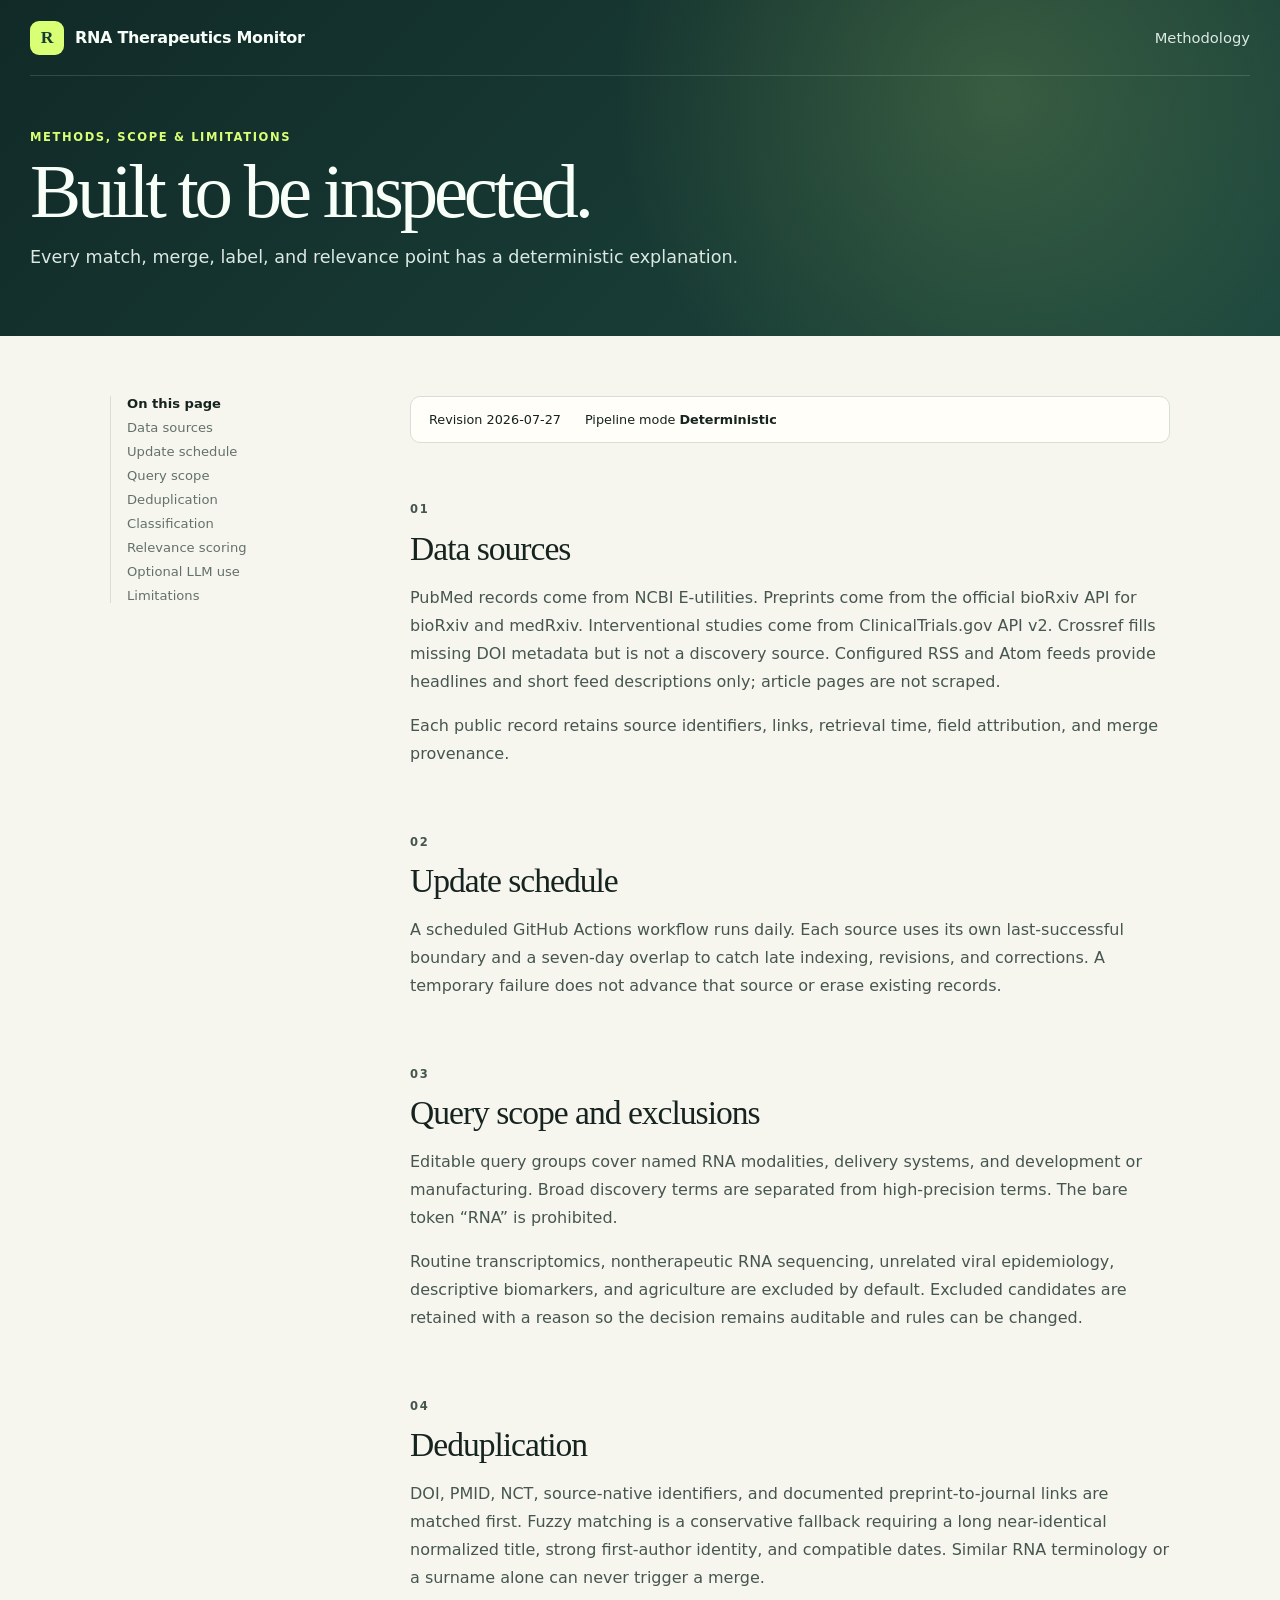
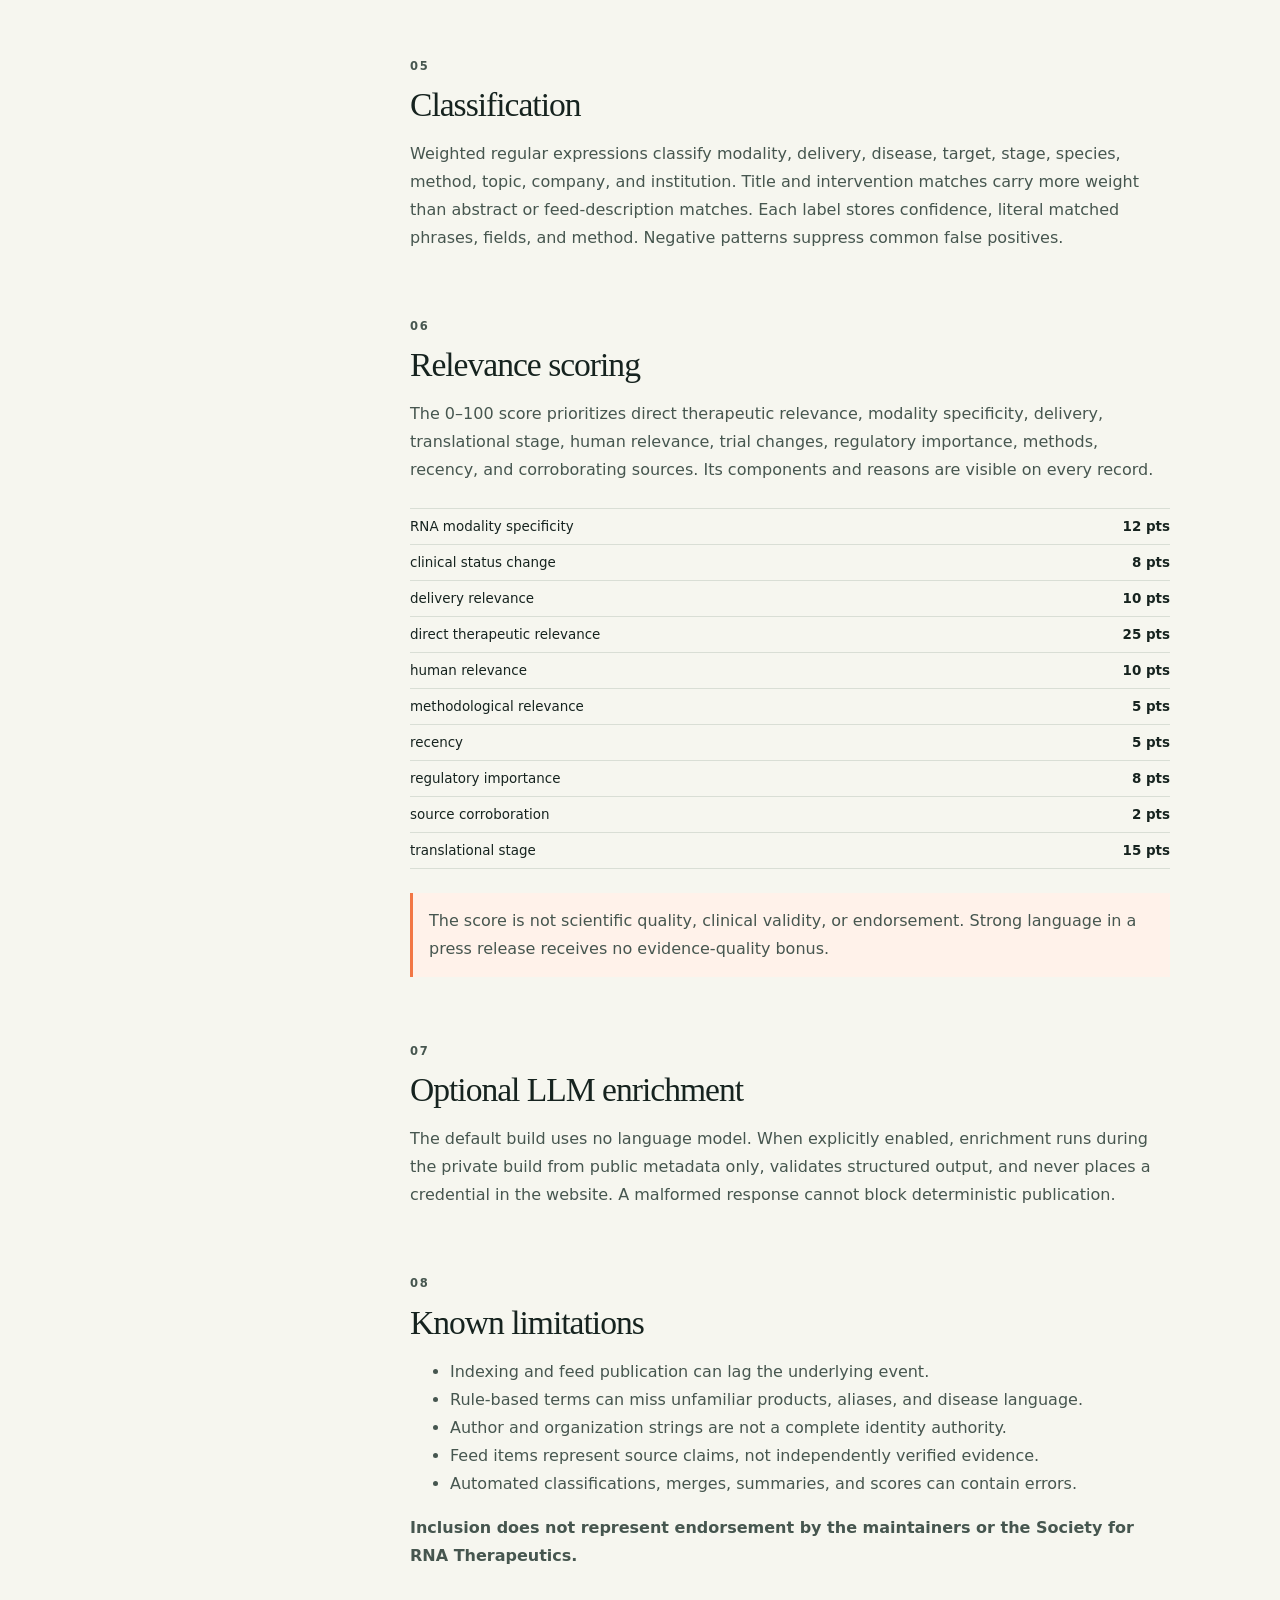
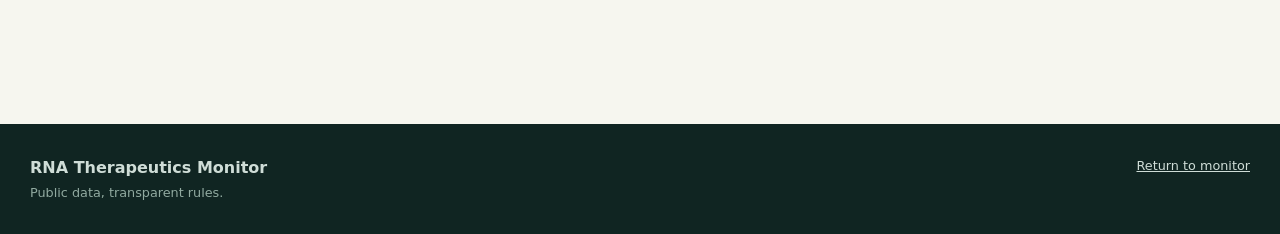
==== site/methodology.html @ 41f576bc "feat: build accessible static monitor website" ====
<!doctype html>
<html lang="en">
  <head>
    <meta charset="utf-8">
    <meta name="viewport" content="width=device-width, initial-scale=1">
    <meta name="description" content="Methodology and limitations for the RNA Therapeutics Monitor.">
    <title>Methodology · RNA Therapeutics Monitor</title>
    <link rel="icon" href="./assets/favicon.svg" type="image/svg+xml">
    <link rel="stylesheet" href="./assets/styles.css">
    <script src="./assets/methodology.js" type="module"></script>
  </head>
  <body>
    <a class="skip-link" href="#content">Skip to content</a>
    <header class="site-header compact">
      <nav class="nav shell" aria-label="Primary navigation">
        <a class="brand" href="./">
          <span class="brand-mark" aria-hidden="true">R</span>
          <span>RNA Therapeutics Monitor</span>
        </a>
        <a aria-current="page" href="./methodology.html">Methodology</a>
      </nav>
      <div class="shell page-intro">
        <p class="eyebrow">Methods, scope &amp; limitations</p>
        <h1>Built to be inspected.</h1>
        <p>Every match, merge, label, and relevance point has a deterministic explanation.</p>
      </div>
    </header>
    <main id="content" class="shell prose-layout">
      <nav class="toc" aria-label="On this page">
        <strong>On this page</strong>
        <a href="#sources">Data sources</a>
        <a href="#schedule">Update schedule</a>
        <a href="#scope">Query scope</a>
        <a href="#deduplication">Deduplication</a>
        <a href="#classification">Classification</a>
        <a href="#scoring">Relevance scoring</a>
        <a href="#llm">Optional LLM use</a>
        <a href="#limitations">Limitations</a>
      </nav>
      <article class="prose">
        <div class="method-meta">
          <span>Revision <time id="method-revision">2026-07-27</time></span>
          <span>Pipeline mode <strong id="llm-mode">Deterministic</strong></span>
        </div>
        <section id="sources">
          <p class="eyebrow">01</p>
          <h2>Data sources</h2>
          <p>
            PubMed records come from NCBI E-utilities. Preprints come from the
            official bioRxiv API for bioRxiv and medRxiv. Interventional studies
            come from ClinicalTrials.gov API v2. Crossref fills missing DOI
            metadata but is not a discovery source. Configured RSS and Atom feeds
            provide headlines and short feed descriptions only; article pages are
            not scraped.
          </p>
          <p>Each public record retains source identifiers, links, retrieval time, field attribution, and merge provenance.</p>
        </section>
        <section id="schedule">
          <p class="eyebrow">02</p>
          <h2>Update schedule</h2>
          <p>
            A scheduled GitHub Actions workflow runs daily. Each source uses its
            own last-successful boundary and a seven-day overlap to catch late
            indexing, revisions, and corrections. A temporary failure does not
            advance that source or erase existing records.
          </p>
        </section>
        <section id="scope">
          <p class="eyebrow">03</p>
          <h2>Query scope and exclusions</h2>
          <p>
            Editable query groups cover named RNA modalities, delivery systems,
            and development or manufacturing. Broad discovery terms are separated
            from high-precision terms. The bare token “RNA” is prohibited.
          </p>
          <p>
            Routine transcriptomics, nontherapeutic RNA sequencing, unrelated
            viral epidemiology, descriptive biomarkers, and agriculture are
            excluded by default. Excluded candidates are retained with a reason so
            the decision remains auditable and rules can be changed.
          </p>
        </section>
        <section id="deduplication">
          <p class="eyebrow">04</p>
          <h2>Deduplication</h2>
          <p>
            DOI, PMID, NCT, source-native identifiers, and documented
            preprint-to-journal links are matched first. Fuzzy matching is a
            conservative fallback requiring a long near-identical normalized
            title, strong first-author identity, and compatible dates. Similar RNA
            terminology or a surname alone can never trigger a merge.
          </p>
        </section>
        <section id="classification">
          <p class="eyebrow">05</p>
          <h2>Classification</h2>
          <p>
            Weighted regular expressions classify modality, delivery, disease,
            target, stage, species, method, topic, company, and institution.
            Title and intervention matches carry more weight than abstract or
            feed-description matches. Each label stores confidence, literal
            matched phrases, fields, and method. Negative patterns suppress common
            false positives.
          </p>
        </section>
        <section id="scoring">
          <p class="eyebrow">06</p>
          <h2>Relevance scoring</h2>
          <p>
            The 0–100 score prioritizes direct therapeutic relevance, modality
            specificity, delivery, translational stage, human relevance, trial
            changes, regulatory importance, methods, recency, and corroborating
            sources. Its components and reasons are visible on every record.
          </p>
          <div id="score-table" class="score-table" aria-label="Score component maxima"></div>
          <p class="notice">
            The score is not scientific quality, clinical validity, or endorsement.
            Strong language in a press release receives no evidence-quality bonus.
          </p>
        </section>
        <section id="llm">
          <p class="eyebrow">07</p>
          <h2>Optional LLM enrichment</h2>
          <p>
            The default build uses no language model. When explicitly enabled,
            enrichment runs during the private build from public metadata only,
            validates structured output, and never places a credential in the
            website. A malformed response cannot block deterministic publication.
          </p>
        </section>
        <section id="limitations">
          <p class="eyebrow">08</p>
          <h2>Known limitations</h2>
          <ul>
            <li>Indexing and feed publication can lag the underlying event.</li>
            <li>Rule-based terms can miss unfamiliar products, aliases, and disease language.</li>
            <li>Author and organization strings are not a complete identity authority.</li>
            <li>Feed items represent source claims, not independently verified evidence.</li>
            <li>Automated classifications, merges, summaries, and scores can contain errors.</li>
          </ul>
          <p><strong>Inclusion does not represent endorsement by the maintainers or the Society for RNA Therapeutics.</strong></p>
        </section>
      </article>
    </main>
    <footer>
      <div class="shell footer-grid">
        <div><strong>RNA Therapeutics Monitor</strong><p>Public data, transparent rules.</p></div>
        <div><a href="./">Return to monitor</a></div>
      </div>
    </footer>
  </body>
</html>
---- site/assets/styles.css ----
:root {
  --ink: #16231f;
  --muted: #63716b;
  --paper: #f6f6ef;
  --card: #fffef8;
  --line: #d9ded5;
  --forest: #183c35;
  --forest-soft: #e4eee9;
  --lime: #d9ff75;
  --orange: #f27745;
  --blue: #3a6ea5;
  --shadow: 0 18px 50px rgb(24 60 53 / 8%);
  font-family: Inter, ui-sans-serif, system-ui, -apple-system, BlinkMacSystemFont, "Segoe UI", sans-serif;
  color: var(--ink);
  background: var(--paper);
  font-synthesis: none;
}

* { box-sizing: border-box; }
html { scroll-behavior: smooth; }
body { margin: 0; min-width: 320px; }
button, input, select { font: inherit; }
button, select { cursor: pointer; }
a { color: inherit; }
.shell { width: min(1220px, calc(100% - 40px)); margin-inline: auto; }
.skip-link { position: absolute; z-index: 100; top: -100px; left: 16px; padding: 10px 14px; background: var(--lime); color: var(--ink); }
.skip-link:focus { top: 10px; }

.site-header {
  color: #f8fff8;
  background:
    radial-gradient(circle at 78% 28%, rgb(217 255 117 / 16%), transparent 24rem),
    linear-gradient(135deg, #112a27, #1d473e);
}
.site-header.compact { padding-bottom: 52px; }
.nav { min-height: 76px; display: flex; align-items: center; justify-content: space-between; gap: 30px; border-bottom: 1px solid rgb(255 255 255 / 14%); }
.nav > a:not(.brand) { color: #dce9e3; text-decoration: none; font-size: .92rem; }
.nav > a:not(.brand):hover { color: var(--lime); }
.brand { display: inline-flex; align-items: center; gap: 11px; font-weight: 750; text-decoration: none; letter-spacing: -.02em; }
.brand-mark { display: grid; place-items: center; width: 34px; height: 34px; border-radius: 9px; color: var(--forest); background: var(--lime); font: 800 1.1rem/1 Georgia, serif; }
.hero { padding: 70px 0 80px; }
.eyebrow { margin: 0 0 10px; color: #668177; font-size: .72rem; font-weight: 800; letter-spacing: .14em; text-transform: uppercase; }
.site-header .eyebrow { color: var(--lime); }
h1, h2, h3, p { overflow-wrap: anywhere; }
h1 { max-width: 840px; margin: 0; font: 500 clamp(2.7rem, 7vw, 5.5rem)/.98 Georgia, "Times New Roman", serif; letter-spacing: -.055em; }
.hero-copy { max-width: 700px; margin: 28px 0 0; color: #dce9e3; font-size: clamp(1rem, 2vw, 1.22rem); line-height: 1.65; }
.status-row { display: flex; flex-wrap: wrap; gap: 14px 28px; margin-top: 38px; color: #c8d8d1; font-size: .9rem; }
.status-row strong { color: #fff; }
.status-pill { display: inline-flex; align-items: center; gap: 7px; }
.status-pill i { width: 7px; height: 7px; border-radius: 50%; background: var(--lime); box-shadow: 0 0 0 4px rgb(217 255 117 / 14%); }
.page-intro { padding-top: 54px; }
.page-intro h1 { font-size: clamp(2.8rem, 6vw, 4.8rem); }
.page-intro > p:last-child { color: #dce9e3; font-size: 1.1rem; }

.main-grid { display: grid; grid-template-columns: 280px minmax(0, 1fr); gap: 30px; padding-block: 38px 80px; }
.presets { grid-column: 1 / -1; display: grid; grid-template-columns: 280px 1fr; gap: 30px; align-items: center; padding-bottom: 28px; border-bottom: 1px solid var(--line); }
.muted { color: var(--muted); }
.preset-list { display: flex; flex-wrap: wrap; gap: 8px; }
.preset { border: 1px solid #bdc9c2; border-radius: 999px; padding: 9px 14px; color: #30453e; background: transparent; font-size: .84rem; transition: .16s ease; }
.preset:hover, .preset.active { border-color: var(--forest); color: #fff; background: var(--forest); }

.filters { position: sticky; top: 18px; align-self: start; max-height: calc(100vh - 36px); overflow: auto; padding: 22px; border: 1px solid var(--line); border-radius: 15px; background: rgb(255 254 248 / 88%); box-shadow: var(--shadow); backdrop-filter: blur(12px); }
.filter-heading { display: flex; align-items: center; justify-content: space-between; }
.filter-heading h2 { margin: 0; font: 500 1.5rem Georgia, serif; }
.text-button { border: 0; padding: 4px; color: #49635a; background: none; text-decoration: underline; text-underline-offset: 3px; font-size: .8rem; }
.search-label { display: block; margin: 24px 0 7px; font-size: .78rem; font-weight: 700; }
.search-wrap { position: relative; }
.search-wrap svg { position: absolute; top: 50%; left: 11px; width: 17px; fill: none; stroke: #6d7a74; stroke-width: 1.8; transform: translateY(-50%); }
input, select { width: 100%; min-height: 40px; border: 1px solid #cbd3ce; border-radius: 8px; color: var(--ink); background: #fff; }
input { padding: 8px 10px; }
.search-wrap input { padding-left: 36px; }
input:focus-visible, select:focus-visible, button:focus-visible, a:focus-visible { outline: 3px solid rgb(58 110 165 / 30%); outline-offset: 2px; }
.filters details { border-top: 1px solid var(--line); margin-top: 19px; padding-top: 14px; }
.filters summary { font-size: .83rem; font-weight: 750; cursor: pointer; }
.filter-body { margin-top: 13px; }
.filter-body label { color: #52615b; font-size: .74rem; }
.filter-body select, .filter-body input { margin-top: 5px; font-size: .8rem; }
.two-column { display: grid; grid-template-columns: 1fr 1fr; gap: 8px; }
.select-stack { display: grid; gap: 12px; }
#min-score { min-height: auto; accent-color: var(--forest); }
#score-output { float: right; color: var(--forest); font-weight: 800; }

.results-panel { min-width: 0; }
.results-toolbar { display: flex; align-items: end; justify-content: space-between; gap: 20px; }
.results-toolbar h2 { margin: 0; font: 500 clamp(1.8rem, 4vw, 2.5rem) Georgia, serif; letter-spacing: -.025em; }
.toolbar-actions { display: flex; align-items: end; gap: 9px; }
.toolbar-actions label { color: var(--muted); font-size: .72rem; }
.toolbar-actions select { display: block; width: auto; margin-top: 5px; padding: 0 30px 0 10px; font-size: .8rem; }
.secondary-button { min-height: 40px; border: 1px solid #bdc9c2; border-radius: 8px; padding: 0 14px; background: var(--card); }
.download-menu { position: relative; }
.download-options { position: absolute; z-index: 5; right: 0; top: calc(100% + 6px); width: 160px; padding: 6px; border: 1px solid var(--line); border-radius: 9px; background: #fff; box-shadow: var(--shadow); }
.download-options button { width: 100%; border: 0; border-radius: 5px; padding: 9px; text-align: left; background: none; }
.download-options button:hover { background: var(--forest-soft); }
.active-filters { display: flex; min-height: 34px; flex-wrap: wrap; gap: 7px; margin: 20px 0 10px; }
.filter-chip { display: inline-flex; border-radius: 999px; padding: 5px 9px; color: #355149; background: var(--forest-soft); font-size: .73rem; }
.loading { display: flex; align-items: center; gap: 10px; padding: 30px 0; color: var(--muted); }
.loading span { width: 16px; height: 16px; border: 2px solid #c4d1ca; border-top-color: var(--forest); border-radius: 50%; animation: spin .8s linear infinite; }
@keyframes spin { to { transform: rotate(360deg); } }
.notice { padding: 14px 16px; border-left: 3px solid var(--orange); background: #fff2ea; line-height: 1.55; }
.error { margin-block: 18px; color: #782c17; }

.result-list { display: grid; gap: 14px; }
.result-card { position: relative; padding: 23px 24px 20px; border: 1px solid var(--line); border-radius: 13px; background: var(--card); box-shadow: 0 7px 22px rgb(24 60 53 / 4%); transition: transform .15s ease, border-color .15s ease; }
.result-card:hover { border-color: #b4c1ba; transform: translateY(-1px); }
.card-topline { display: flex; flex-wrap: wrap; align-items: center; gap: 7px 12px; color: var(--muted); font-size: .74rem; }
.evidence-dot { width: 7px; height: 7px; border-radius: 50%; background: var(--blue); }
.changed { color: #98431e; font-weight: 700; }
.card-title { max-width: 780px; margin: 12px 0 10px; font: 600 clamp(1.12rem, 2vw, 1.35rem)/1.27 Georgia, serif; letter-spacing: -.015em; }
.card-title a { text-decoration-thickness: 1px; text-decoration-color: #a3b3ac; text-underline-offset: 3px; }
.card-title a:hover { text-decoration-color: var(--forest); }
.score-badge { position: absolute; top: 21px; right: 22px; display: grid; place-items: center; width: 50px; height: 50px; border-radius: 50%; color: var(--forest); background: var(--lime); font-size: .72rem; }
.score-badge strong { display: block; font-size: 1rem; line-height: 1; }
.summary { max-width: 790px; margin: 0; color: #52615b; font-size: .9rem; line-height: 1.58; }
.tags { display: flex; flex-wrap: wrap; gap: 6px; margin-top: 14px; padding-right: 50px; }
.tag { border: 1px solid #d8ddd8; border-radius: 5px; padding: 4px 7px; color: #40554d; background: #f8faf5; font-size: .68rem; }
.tag.modality { border-color: #b9c9a1; background: #f0f8db; }
.identifier-row { display: flex; flex-wrap: wrap; gap: 8px 16px; margin-top: 14px; color: var(--muted); font: .72rem ui-monospace, SFMono-Regular, Menlo, monospace; }
.alternate-links { display: inline-flex; gap: 8px; }
.card-details { margin-top: 16px; border-top: 1px solid var(--line); padding-top: 12px; }
.card-details > summary { width: max-content; color: #37564c; font-size: .78rem; font-weight: 750; cursor: pointer; }
.details-grid { display: grid; gap: 15px; margin-top: 17px; }
.details-section h4 { margin: 0 0 5px; color: var(--muted); font-size: .68rem; letter-spacing: .09em; text-transform: uppercase; }
.details-section p, .details-section li { margin: 0; color: #3f504a; font-size: .8rem; line-height: 1.55; }
.details-section ul { margin: 0; padding-left: 19px; }
.score-row { display: grid; grid-template-columns: minmax(120px, 1fr) 45px 2fr; gap: 10px; padding: 5px 0; border-bottom: 1px dotted #d9ded5; font-size: .75rem; }
.empty { padding: 60px 20px; border: 1px dashed #bdc9c2; border-radius: 13px; text-align: center; color: var(--muted); }
.load-more { display: block; margin: 22px auto 0; border: 0; border-radius: 8px; padding: 12px 24px; color: #fff; background: var(--forest); }

.prose-layout { display: grid; grid-template-columns: 220px minmax(0, 760px); gap: 80px; justify-content: center; padding-block: 60px 90px; }
.toc { position: sticky; top: 30px; align-self: start; display: grid; gap: 9px; padding-left: 16px; border-left: 1px solid var(--line); font-size: .82rem; }
.toc a { color: var(--muted); text-decoration: none; }
.toc a:hover { color: var(--forest); }
.prose { min-width: 0; }
.method-meta { display: flex; flex-wrap: wrap; gap: 12px 24px; margin-bottom: 56px; padding: 15px 18px; border: 1px solid var(--line); border-radius: 10px; background: var(--card); font-size: .8rem; }
.prose section { scroll-margin-top: 30px; margin-bottom: 64px; }
.prose h2 { margin: 0 0 15px; font: 500 2.1rem Georgia, serif; letter-spacing: -.03em; }
.prose p, .prose li { color: #46564f; line-height: 1.75; }
.score-table { margin: 24px 0; border-top: 1px solid var(--line); }
.method-score-row { display: grid; grid-template-columns: 1fr 60px; gap: 20px; padding: 10px 0; border-bottom: 1px solid var(--line); font-size: .84rem; }
.method-score-row strong { text-align: right; }

footer { padding-block: 34px; color: #cfddd7; background: #102522; }
.footer-grid { display: flex; justify-content: space-between; gap: 30px; }
footer p { margin: 8px 0 0; color: #91aaa0; font-size: .8rem; }
footer .footer-grid > div:last-child { display: flex; flex-direction: column; gap: 8px; text-align: right; font-size: .8rem; }

@media (max-width: 850px) {
  .main-grid { grid-template-columns: 1fr; }
  .presets { grid-template-columns: 1fr; gap: 12px; }
  .filters { position: static; max-height: none; }
  .prose-layout { grid-template-columns: 1fr; gap: 30px; }
  .toc { position: static; display: none; }
}
@media (max-width: 580px) {
  .shell { width: min(100% - 24px, 1220px); }
  .hero { padding: 50px 0 58px; }
  .results-toolbar { align-items: start; flex-direction: column; }
  .toolbar-actions { width: 100%; }
  .toolbar-actions > label { flex: 1; }
  .toolbar-actions select { width: 100%; }
  .score-badge { position: static; float: right; margin: 3px 0 8px 10px; }
  .card-title { margin-top: 10px; }
  .result-card { padding: 19px 17px; }
  .score-row { grid-template-columns: 1fr 38px; }
  .score-row span:last-child { grid-column: 1 / -1; }
  .footer-grid { flex-direction: column; }
  footer .footer-grid > div:last-child { text-align: left; }
}
@media (prefers-reduced-motion: reduce) {
  *, *::before, *::after { scroll-behavior: auto !important; transition: none !important; animation-duration: .01ms !important; }
}
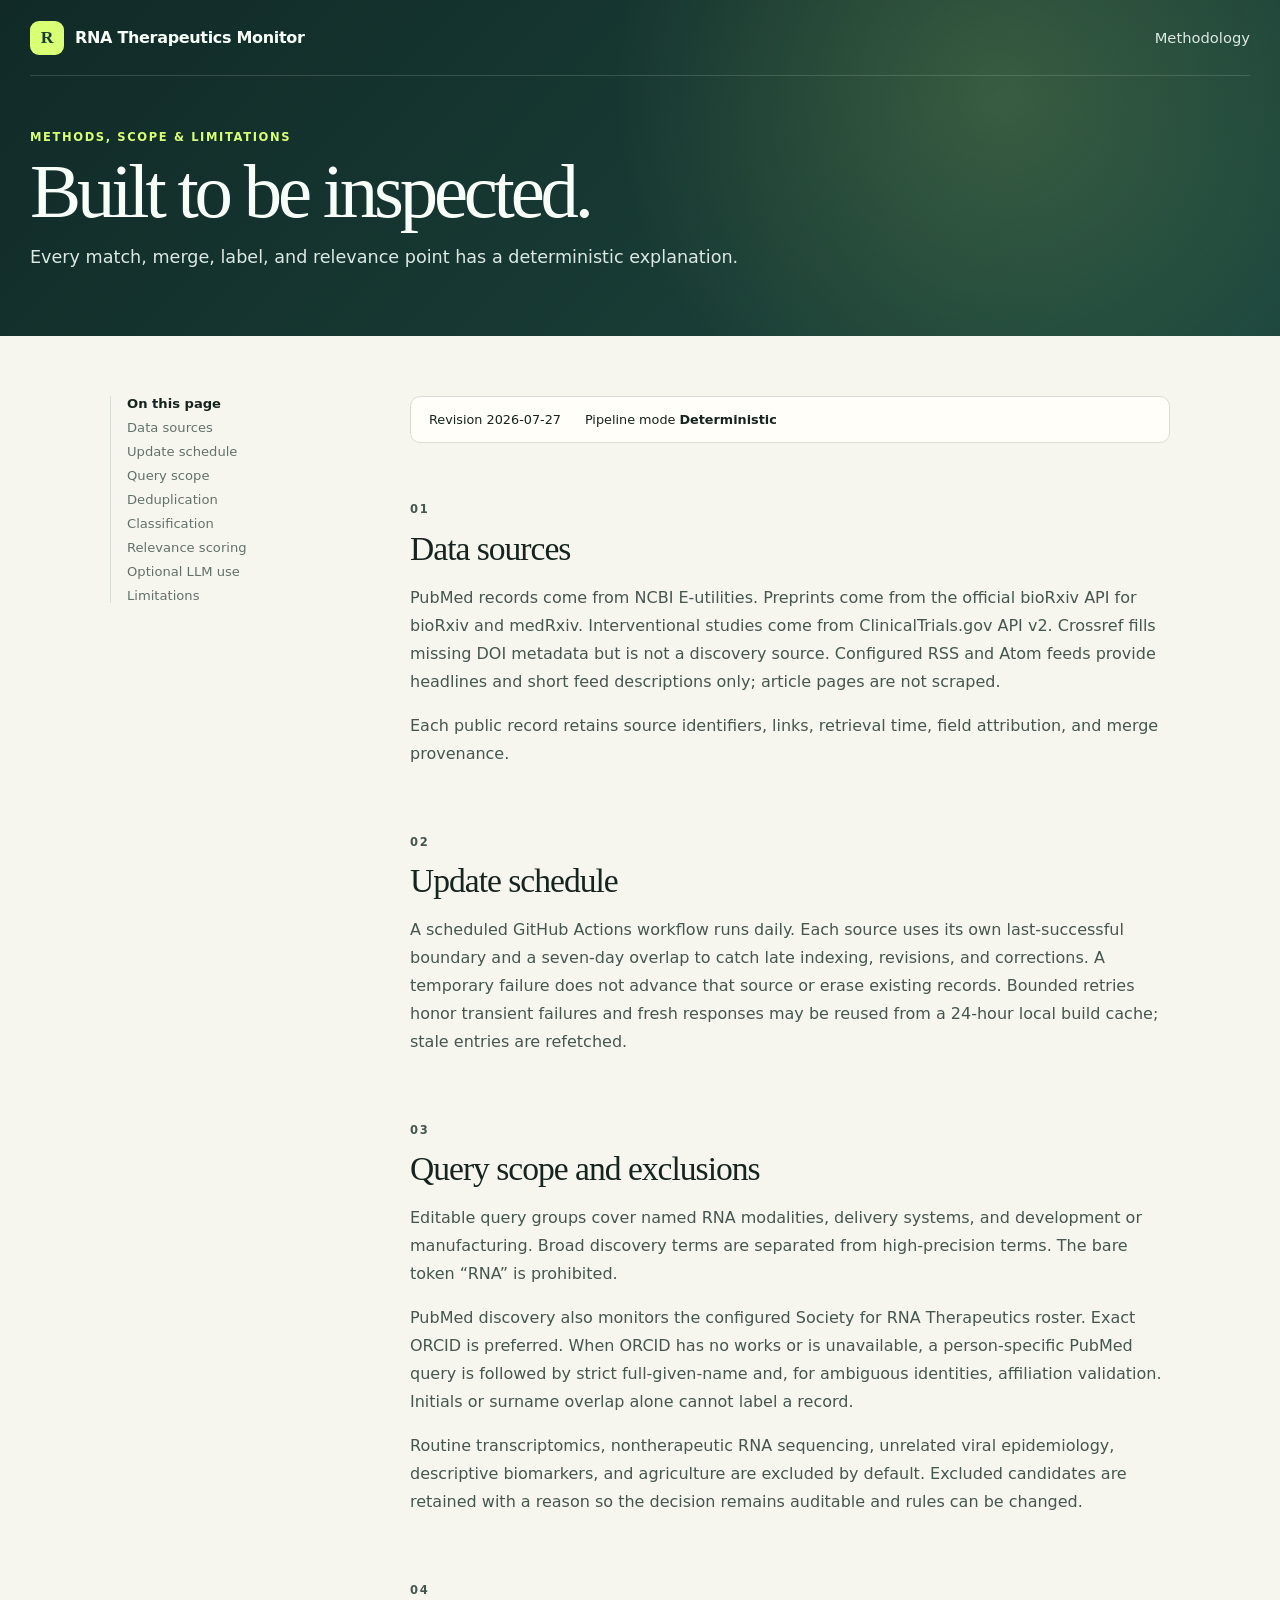
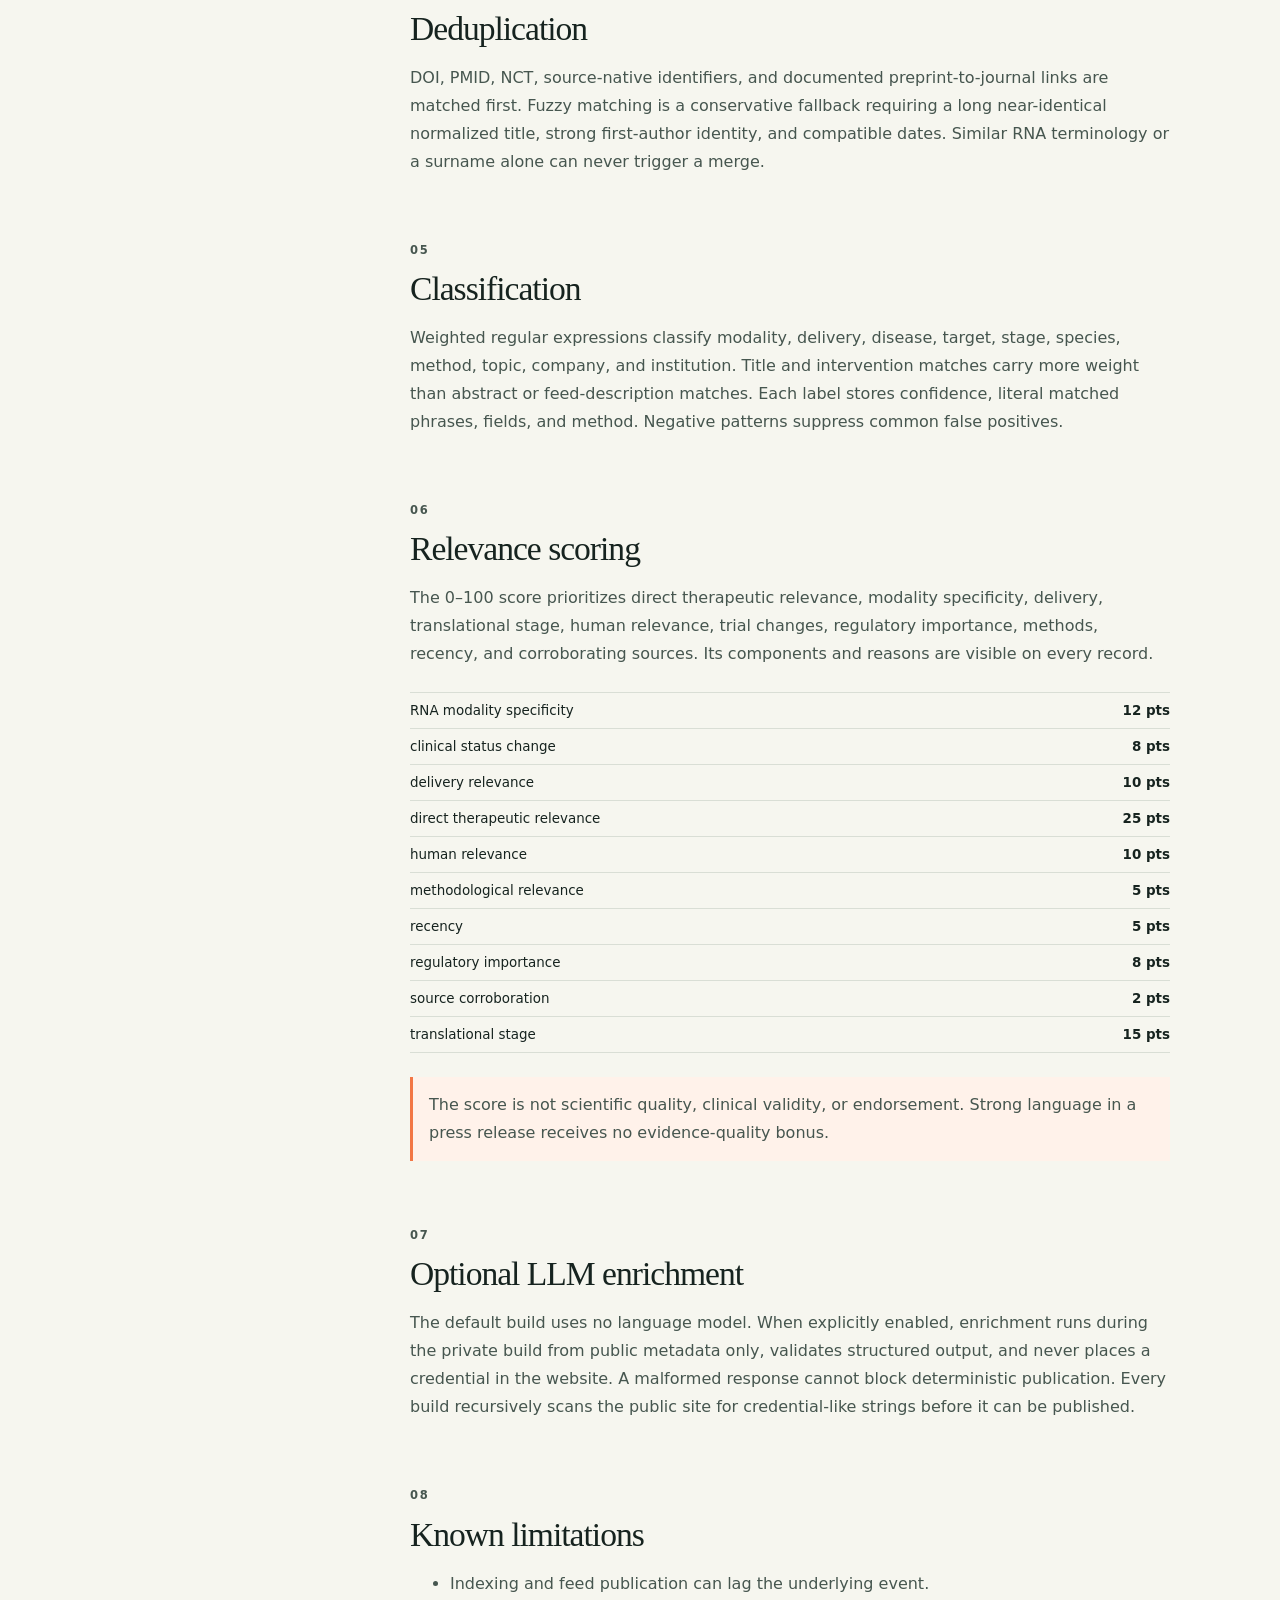
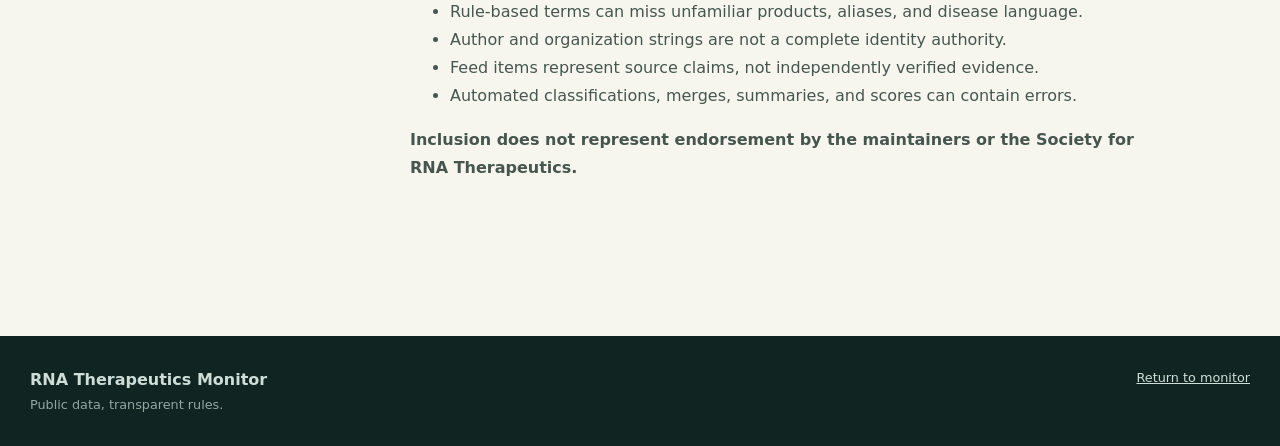
==== commit b4574fbf: "feat: complete production RNA therapeutics monitor" ====
--- a/site/methodology.html
+++ b/site/methodology.html
@@ -62,7 +62,9 @@
             A scheduled GitHub Actions workflow runs daily. Each source uses its
             own last-successful boundary and a seven-day overlap to catch late
             indexing, revisions, and corrections. A temporary failure does not
-            advance that source or erase existing records.
+            advance that source or erase existing records. Bounded retries honor
+            transient failures and fresh responses may be reused from a 24-hour
+            local build cache; stale entries are refetched.
           </p>
         </section>
         <section id="scope">
@@ -72,6 +74,13 @@
             Editable query groups cover named RNA modalities, delivery systems,
             and development or manufacturing. Broad discovery terms are separated
             from high-precision terms. The bare token “RNA” is prohibited.
+          </p>
+          <p>
+            PubMed discovery also monitors the configured Society for RNA
+            Therapeutics roster. Exact ORCID is preferred. When ORCID has no
+            works or is unavailable, a person-specific PubMed query is followed
+            by strict full-given-name and, for ambiguous identities, affiliation
+            validation. Initials or surname overlap alone cannot label a record.
           </p>
           <p>
             Routine transcriptomics, nontherapeutic RNA sequencing, unrelated
@@ -126,6 +135,8 @@
             enrichment runs during the private build from public metadata only,
             validates structured output, and never places a credential in the
             website. A malformed response cannot block deterministic publication.
+            Every build recursively scans the public site for credential-like
+            strings before it can be published.
           </p>
         </section>
         <section id="limitations">
--- a/site/assets/styles.css
+++ b/site/assets/styles.css
@@ -111,6 +111,7 @@
 .score-badge { position: absolute; top: 21px; right: 22px; display: grid; place-items: center; width: 50px; height: 50px; border-radius: 50%; color: var(--forest); background: var(--lime); font-size: .72rem; }
 .score-badge strong { display: block; font-size: 1rem; line-height: 1; }
 .summary { max-width: 790px; margin: 0; color: #52615b; font-size: .9rem; line-height: 1.58; }
+.watched-person { margin: 10px 0 0; color: #604416; font-size: .78rem; font-weight: 750; }
 .tags { display: flex; flex-wrap: wrap; gap: 6px; margin-top: 14px; padding-right: 50px; }
 .tag { border: 1px solid #d8ddd8; border-radius: 5px; padding: 4px 7px; color: #40554d; background: #f8faf5; font-size: .68rem; }
 .tag.modality { border-color: #b9c9a1; background: #f0f8db; }
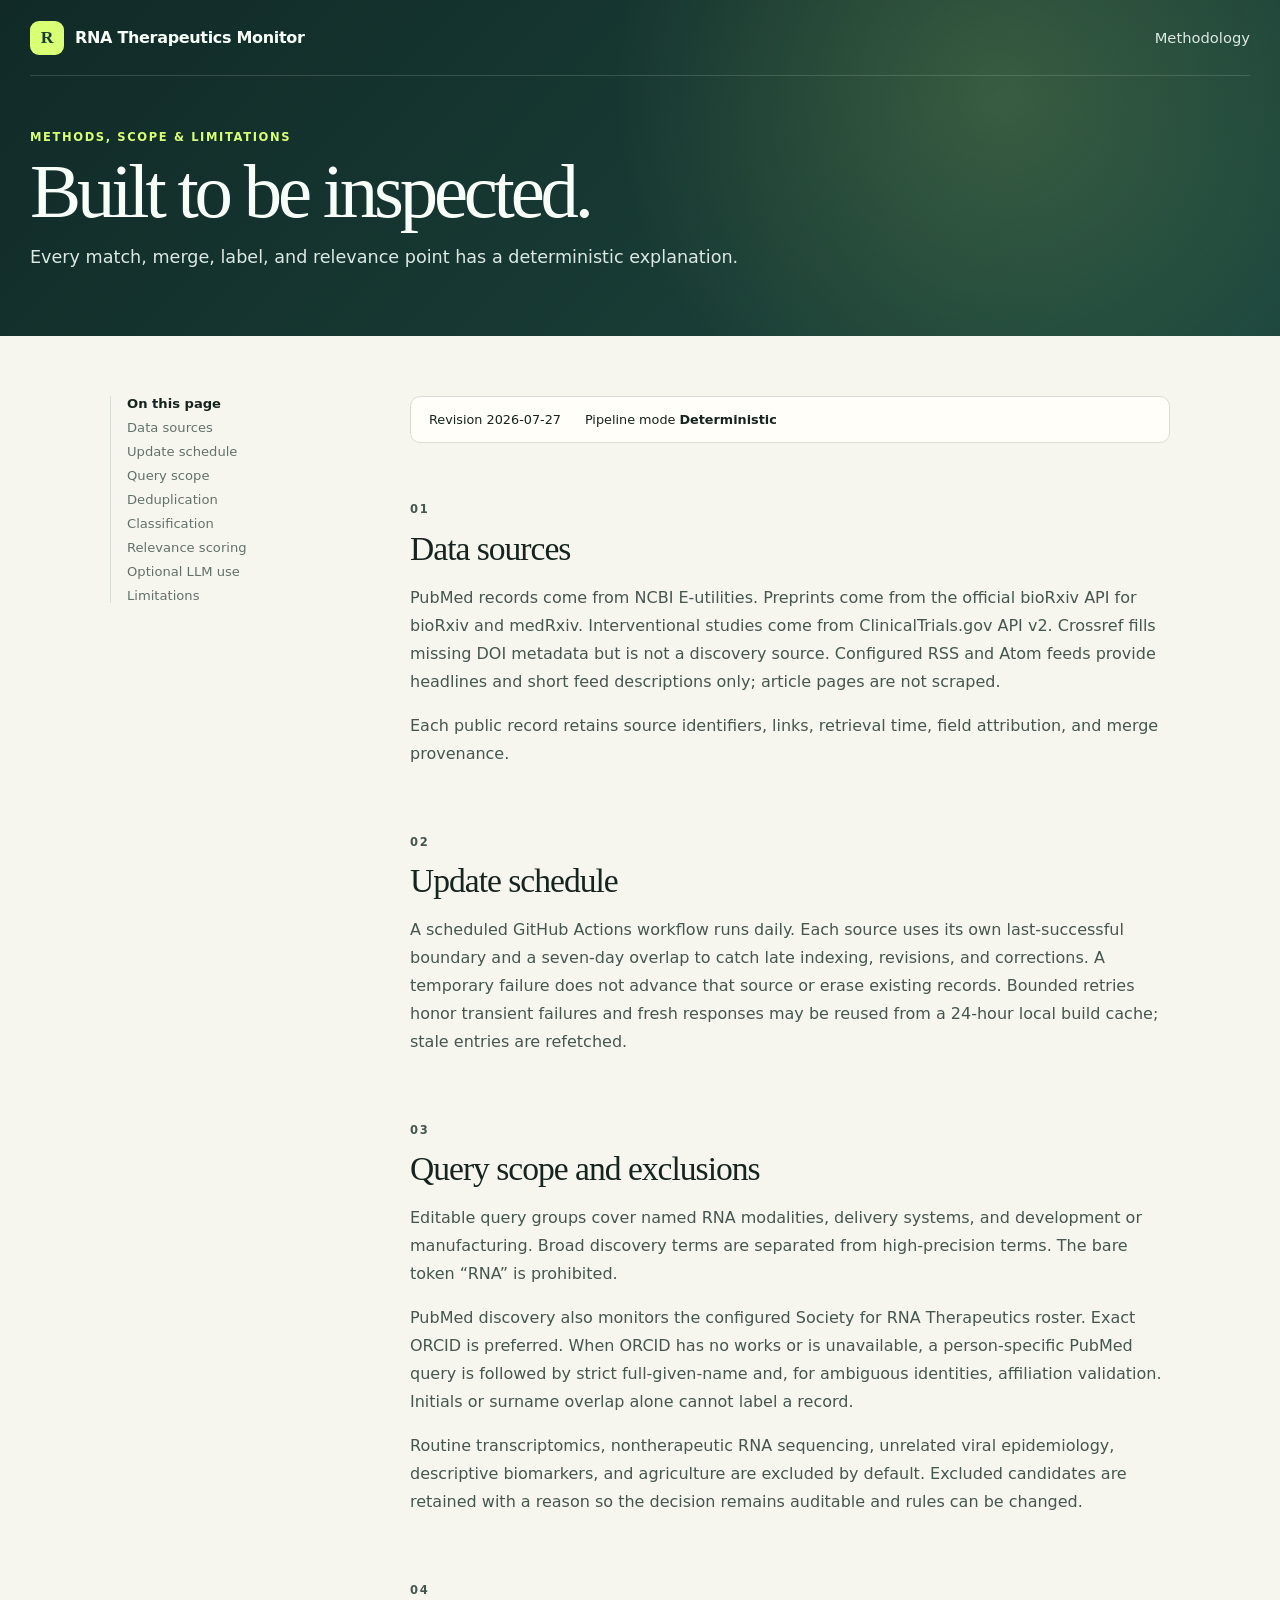
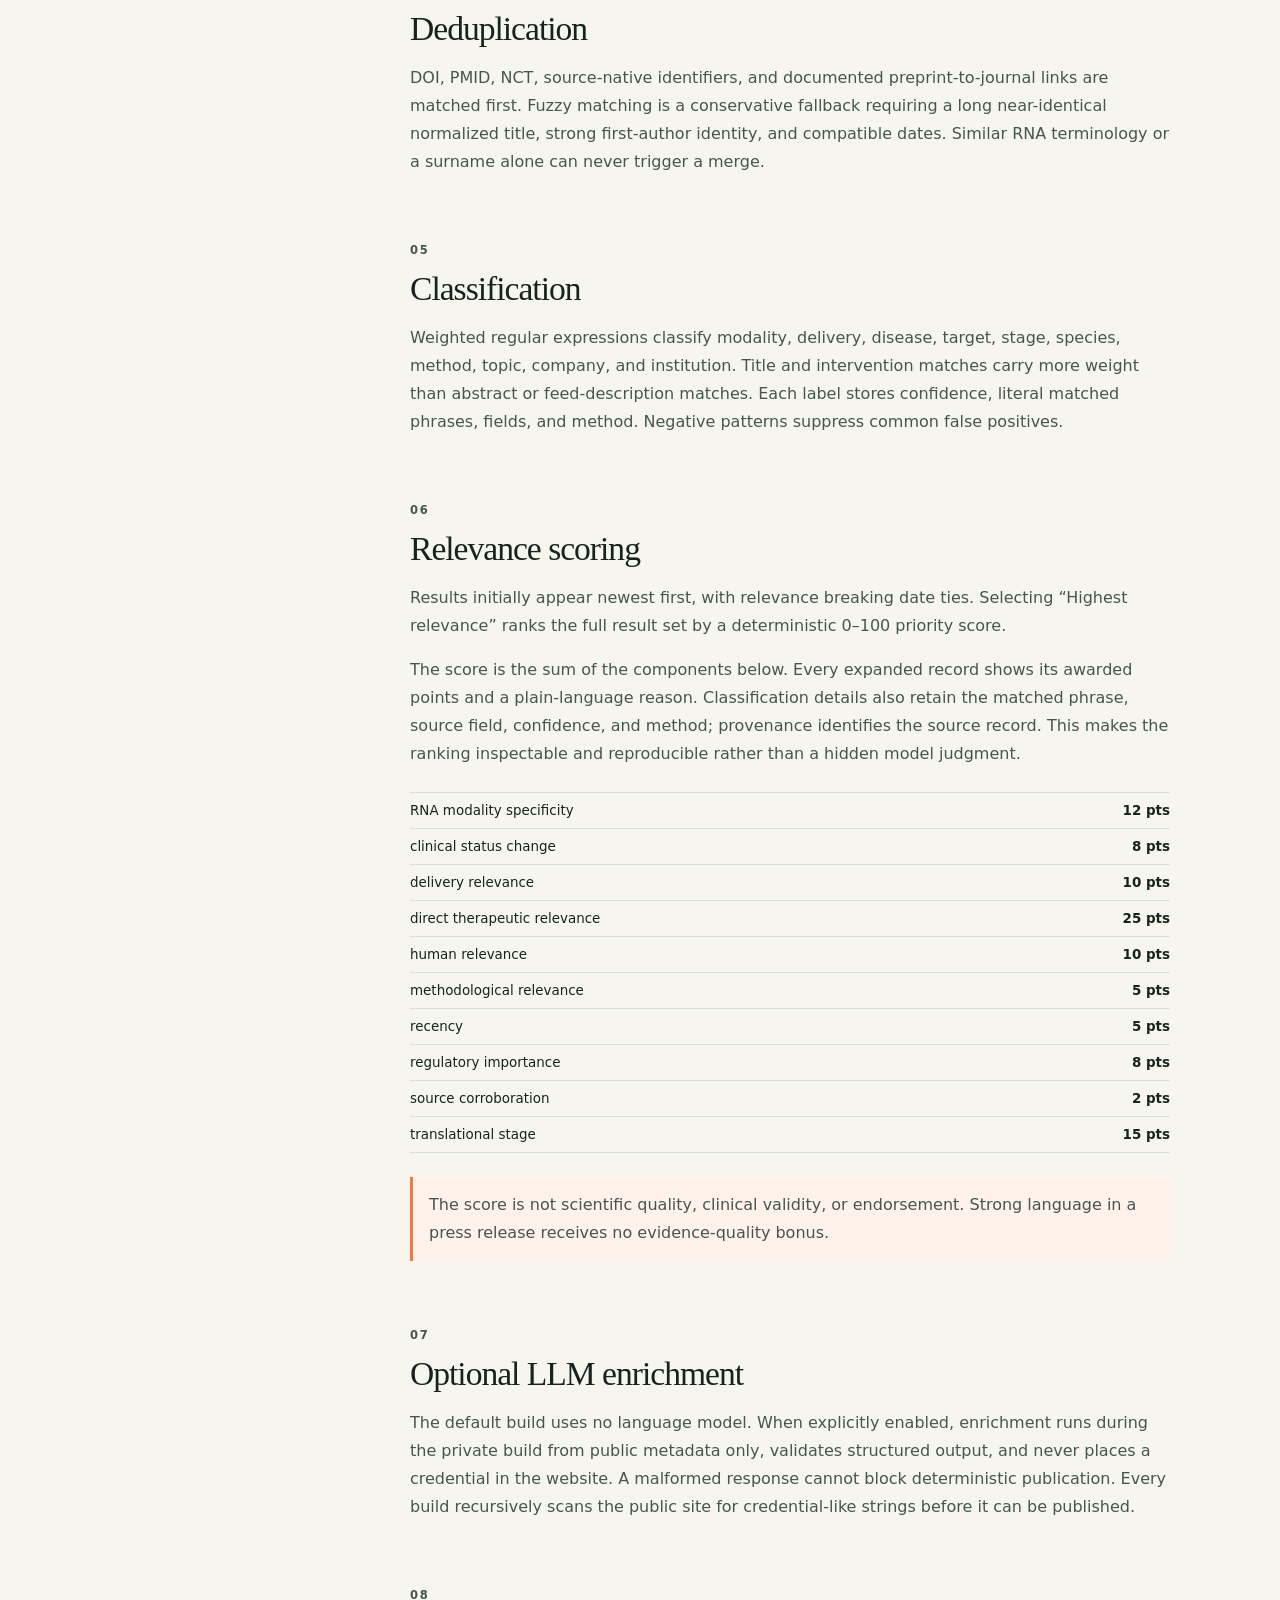
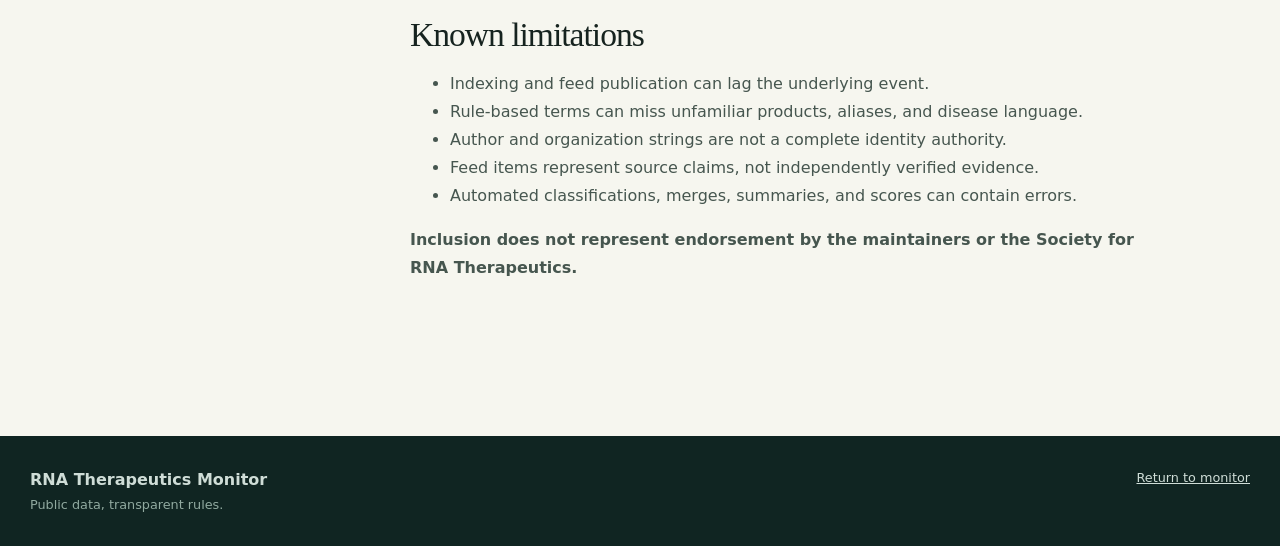
==== commit 07d48dd0: "feat: refine technology filters and scoring copy" ====
--- a/site/methodology.html
+++ b/site/methodology.html
@@ -116,10 +116,17 @@
           <p class="eyebrow">06</p>
           <h2>Relevance scoring</h2>
           <p>
-            The 0–100 score prioritizes direct therapeutic relevance, modality
-            specificity, delivery, translational stage, human relevance, trial
-            changes, regulatory importance, methods, recency, and corroborating
-            sources. Its components and reasons are visible on every record.
+            Results initially appear newest first, with relevance breaking date
+            ties. Selecting “Highest relevance” ranks the full result set by a
+            deterministic 0–100 priority score.
+          </p>
+          <p>
+            The score is the sum of the components below. Every expanded record
+            shows its awarded points and a plain-language reason. Classification
+            details also retain the matched phrase, source field, confidence, and
+            method; provenance identifies the source record. This makes the
+            ranking inspectable and reproducible rather than a hidden model
+            judgment.
           </p>
           <div id="score-table" class="score-table" aria-label="Score component maxima"></div>
           <p class="notice">
--- a/site/assets/styles.css
+++ b/site/assets/styles.css
@@ -75,6 +75,8 @@
 .filter-body { margin-top: 13px; }
 .filter-body label { color: #52615b; font-size: .74rem; }
 .filter-body select, .filter-body input { margin-top: 5px; font-size: .8rem; }
+.filter-note { color: var(--muted); font-size: .78rem; line-height: 1.45; margin: 9px 0 0; }
+.filter-note a { color: var(--ink); }
 .two-column { display: grid; grid-template-columns: 1fr 1fr; gap: 8px; }
 .select-stack { display: grid; gap: 12px; }
 #min-score { min-height: auto; accent-color: var(--forest); }
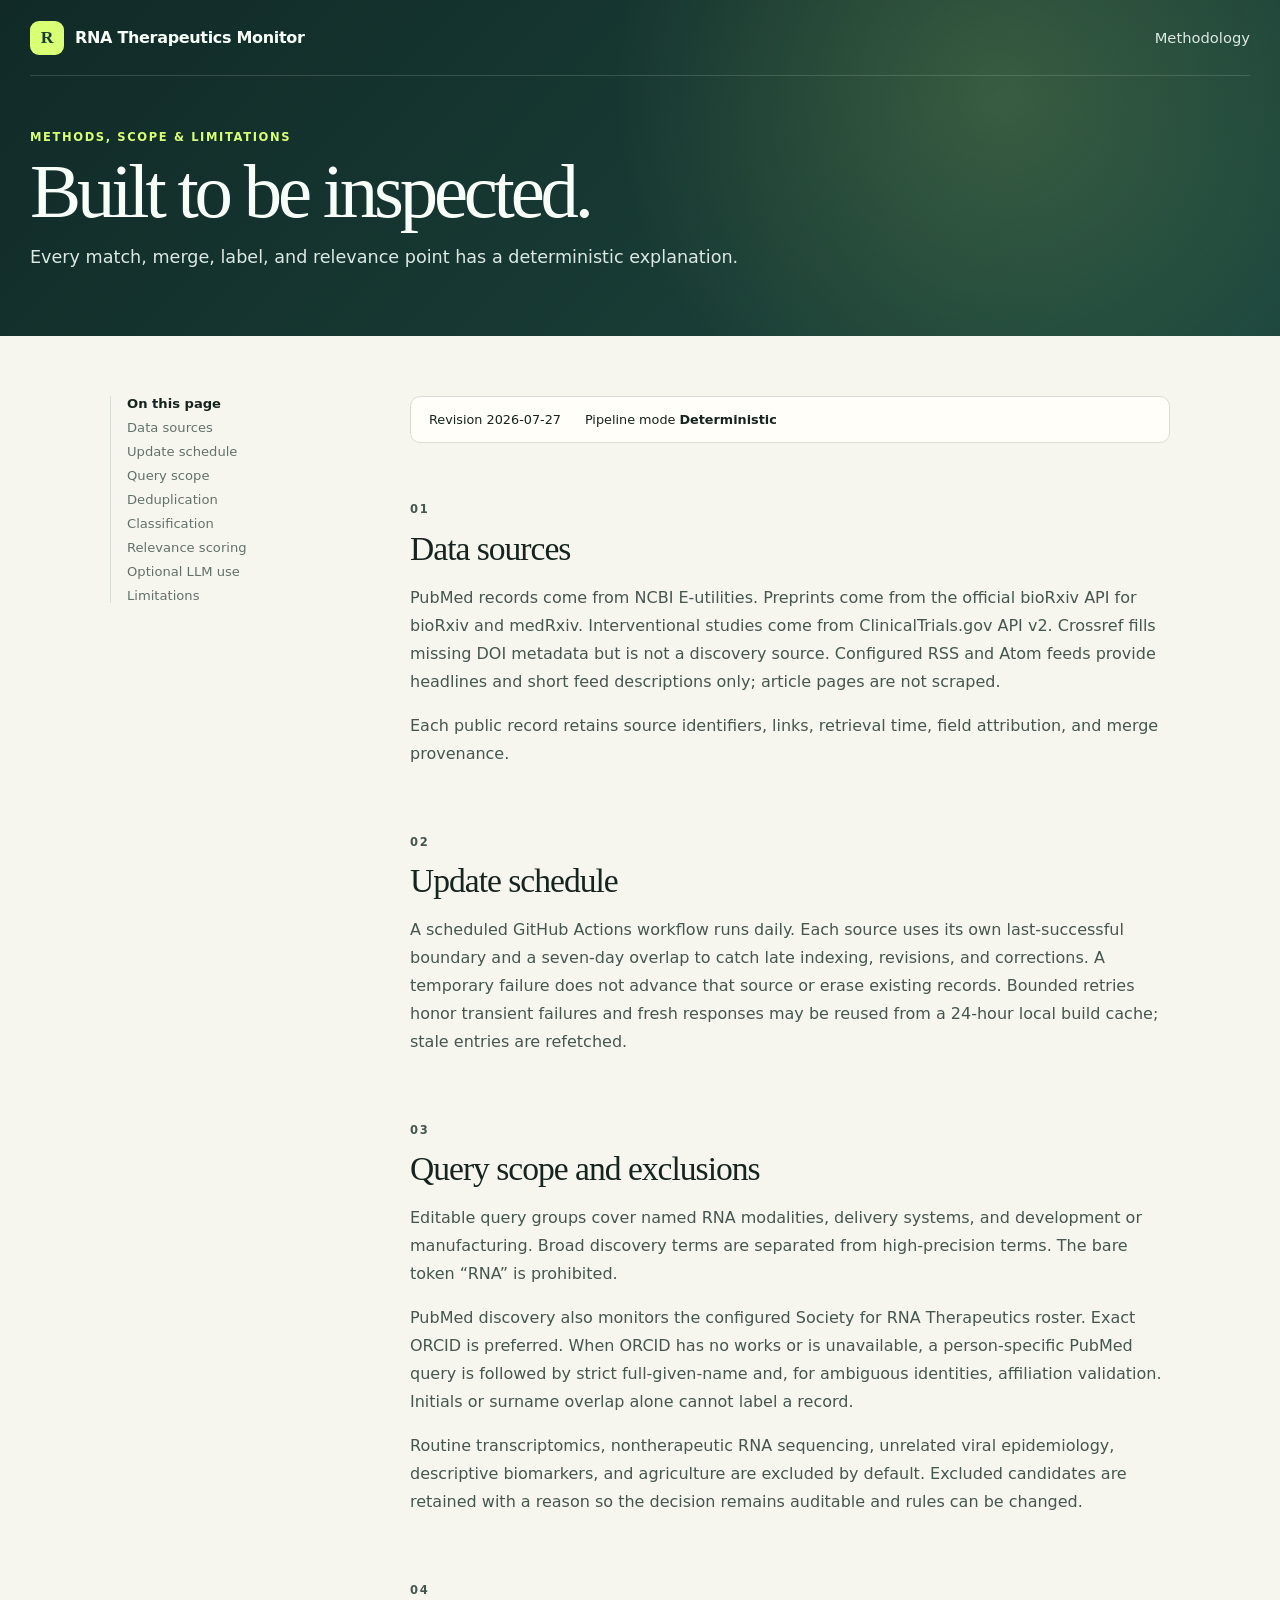
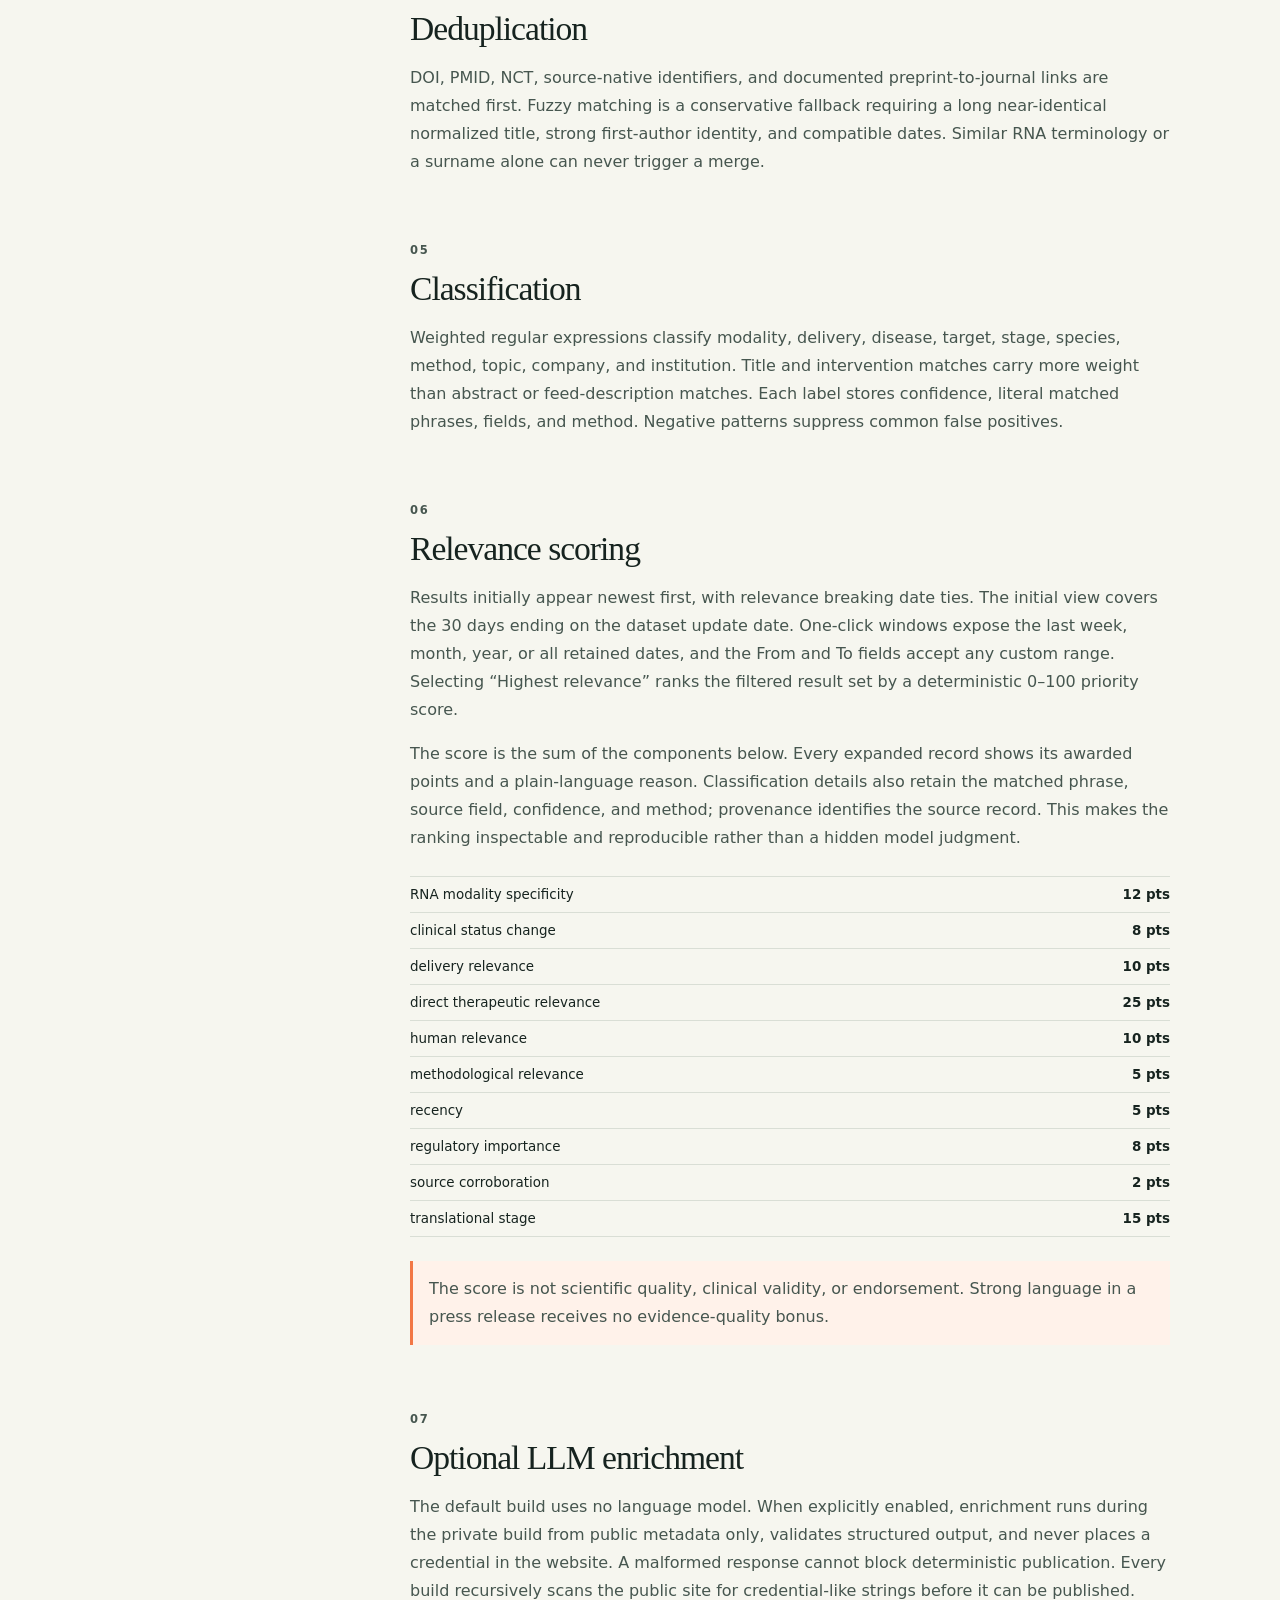
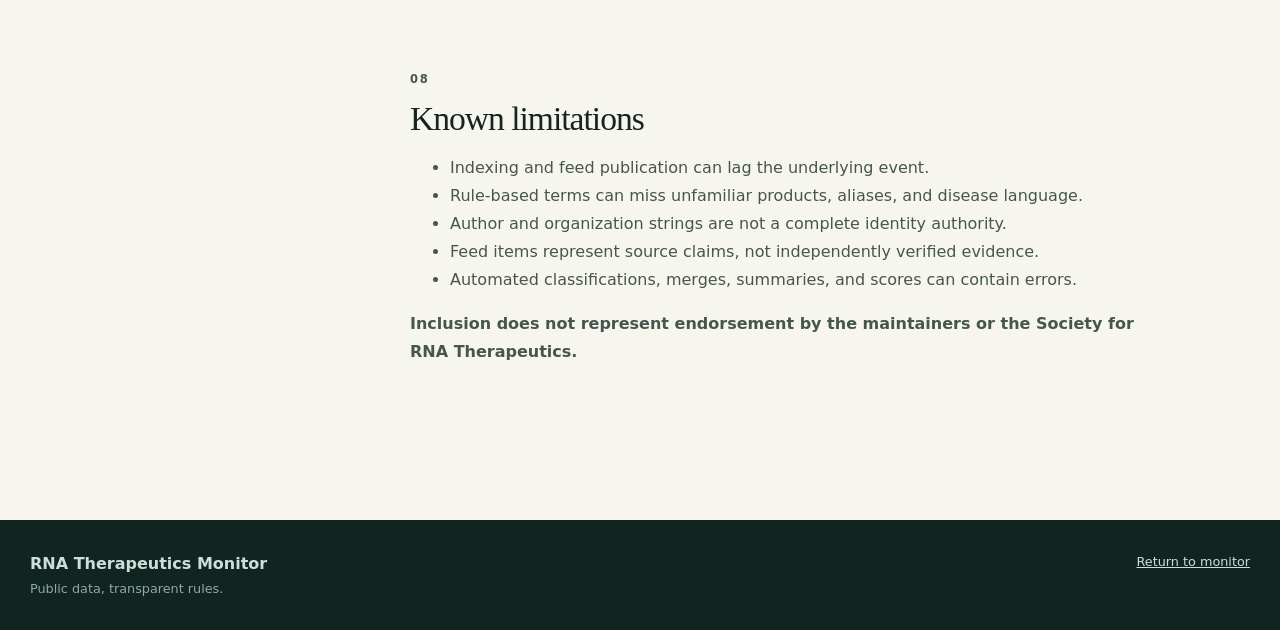
==== commit 0b63564d: "feat: add rolling date views and backfill guidance" ====
--- a/site/methodology.html
+++ b/site/methodology.html
@@ -117,7 +117,10 @@
           <h2>Relevance scoring</h2>
           <p>
             Results initially appear newest first, with relevance breaking date
-            ties. Selecting “Highest relevance” ranks the full result set by a
+            ties. The initial view covers the 30 days ending on the dataset update
+            date. One-click windows expose the last week, month, year, or all
+            retained dates, and the From and To fields accept any custom range.
+            Selecting “Highest relevance” ranks the filtered result set by a
             deterministic 0–100 priority score.
           </p>
           <p>
--- a/site/assets/styles.css
+++ b/site/assets/styles.css
@@ -77,6 +77,9 @@
 .filter-body select, .filter-body input { margin-top: 5px; font-size: .8rem; }
 .filter-note { color: var(--muted); font-size: .78rem; line-height: 1.45; margin: 9px 0 0; }
 .filter-note a { color: var(--ink); }
+.date-shortcuts { display: flex; flex-wrap: wrap; gap: 6px; margin-top: 13px; }
+.date-shortcuts button { border: 1px solid var(--line); border-radius: 999px; background: transparent; color: var(--muted); font-size: .72rem; padding: 6px 9px; }
+.date-shortcuts button:hover, .date-shortcuts button.active { border-color: var(--forest); background: var(--forest); color: #fff; }
 .two-column { display: grid; grid-template-columns: 1fr 1fr; gap: 8px; }
 .select-stack { display: grid; gap: 12px; }
 #min-score { min-height: auto; accent-color: var(--forest); }
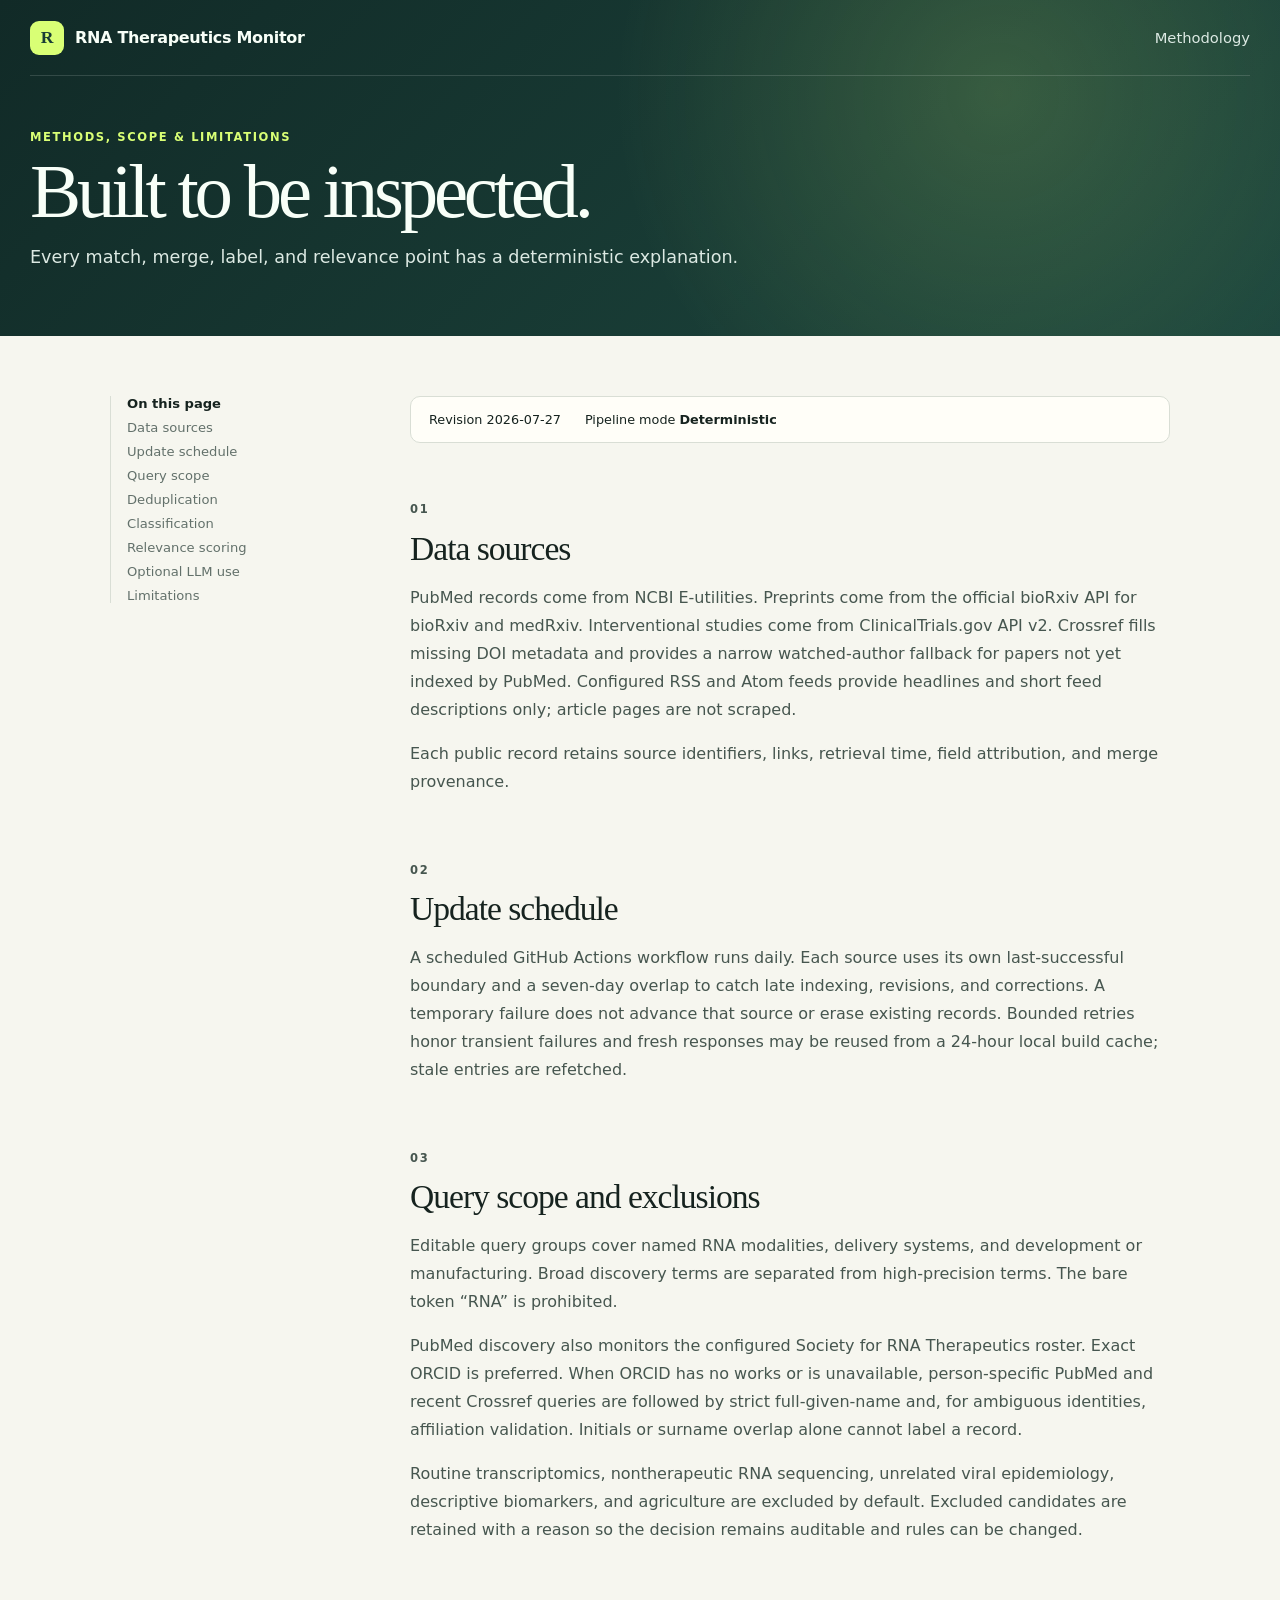
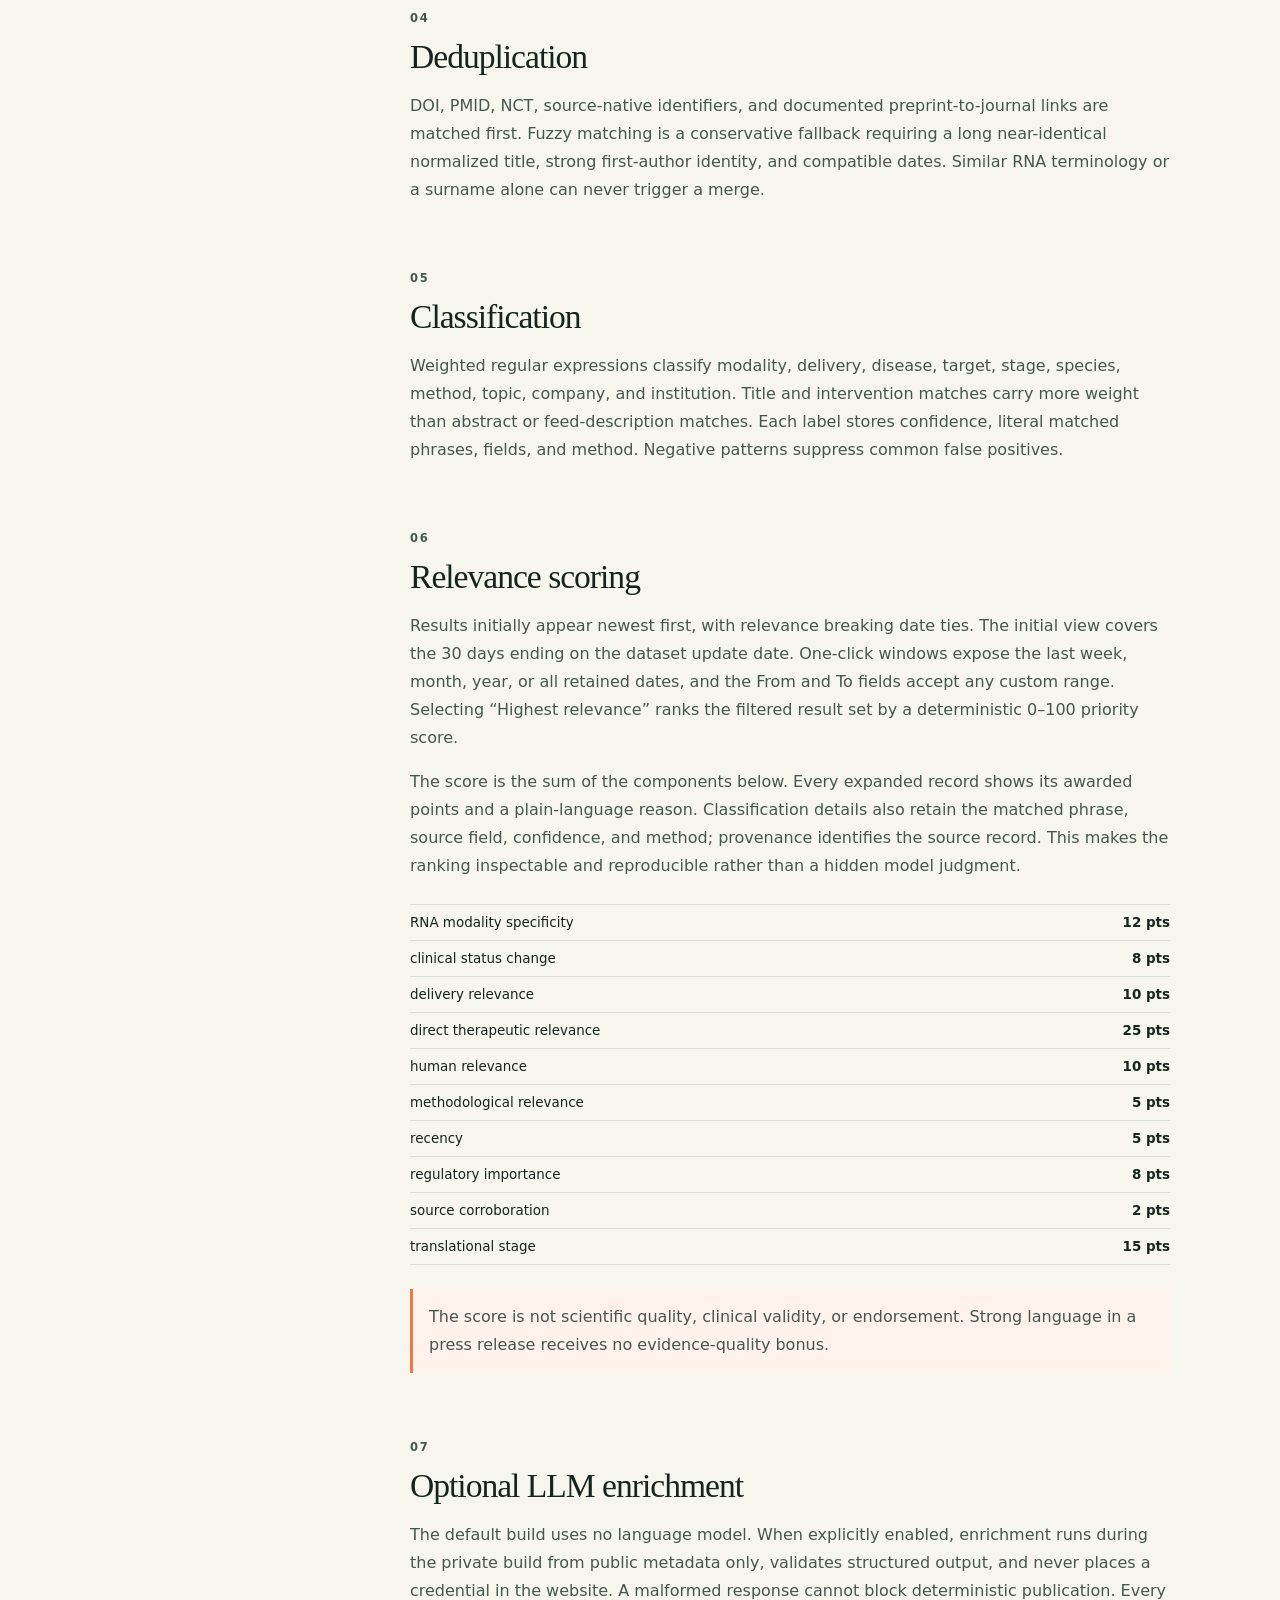
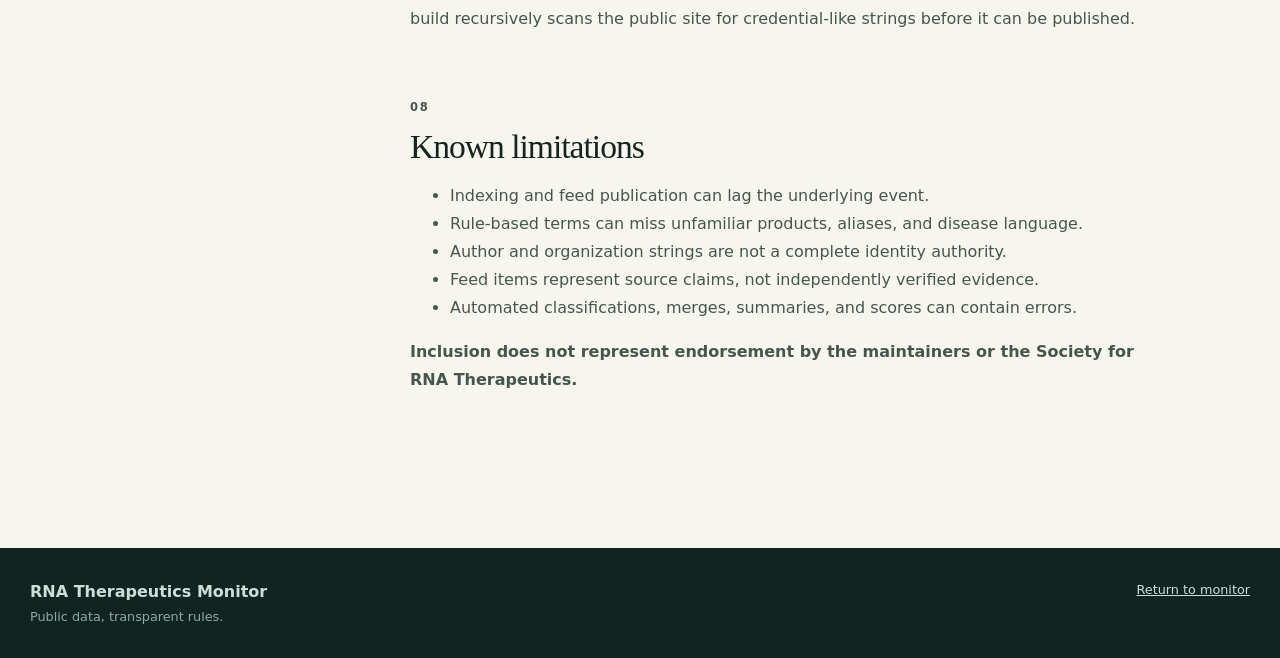
==== commit f0ed04a1: "feat: add modality views and watched-author fallback" ====
--- a/site/methodology.html
+++ b/site/methodology.html
@@ -49,8 +49,9 @@
             PubMed records come from NCBI E-utilities. Preprints come from the
             official bioRxiv API for bioRxiv and medRxiv. Interventional studies
             come from ClinicalTrials.gov API v2. Crossref fills missing DOI
-            metadata but is not a discovery source. Configured RSS and Atom feeds
-            provide headlines and short feed descriptions only; article pages are
+            metadata and provides a narrow watched-author fallback for papers not
+            yet indexed by PubMed. Configured RSS and Atom feeds provide headlines
+            and short feed descriptions only; article pages are
             not scraped.
           </p>
           <p>Each public record retains source identifiers, links, retrieval time, field attribution, and merge provenance.</p>
@@ -78,9 +79,10 @@
           <p>
             PubMed discovery also monitors the configured Society for RNA
             Therapeutics roster. Exact ORCID is preferred. When ORCID has no
-            works or is unavailable, a person-specific PubMed query is followed
-            by strict full-given-name and, for ambiguous identities, affiliation
-            validation. Initials or surname overlap alone cannot label a record.
+            works or is unavailable, person-specific PubMed and recent Crossref
+            queries are followed by strict full-given-name and, for ambiguous
+            identities, affiliation validation. Initials or surname overlap alone
+            cannot label a record.
           </p>
           <p>
             Routine transcriptomics, nontherapeutic RNA sequencing, unrelated
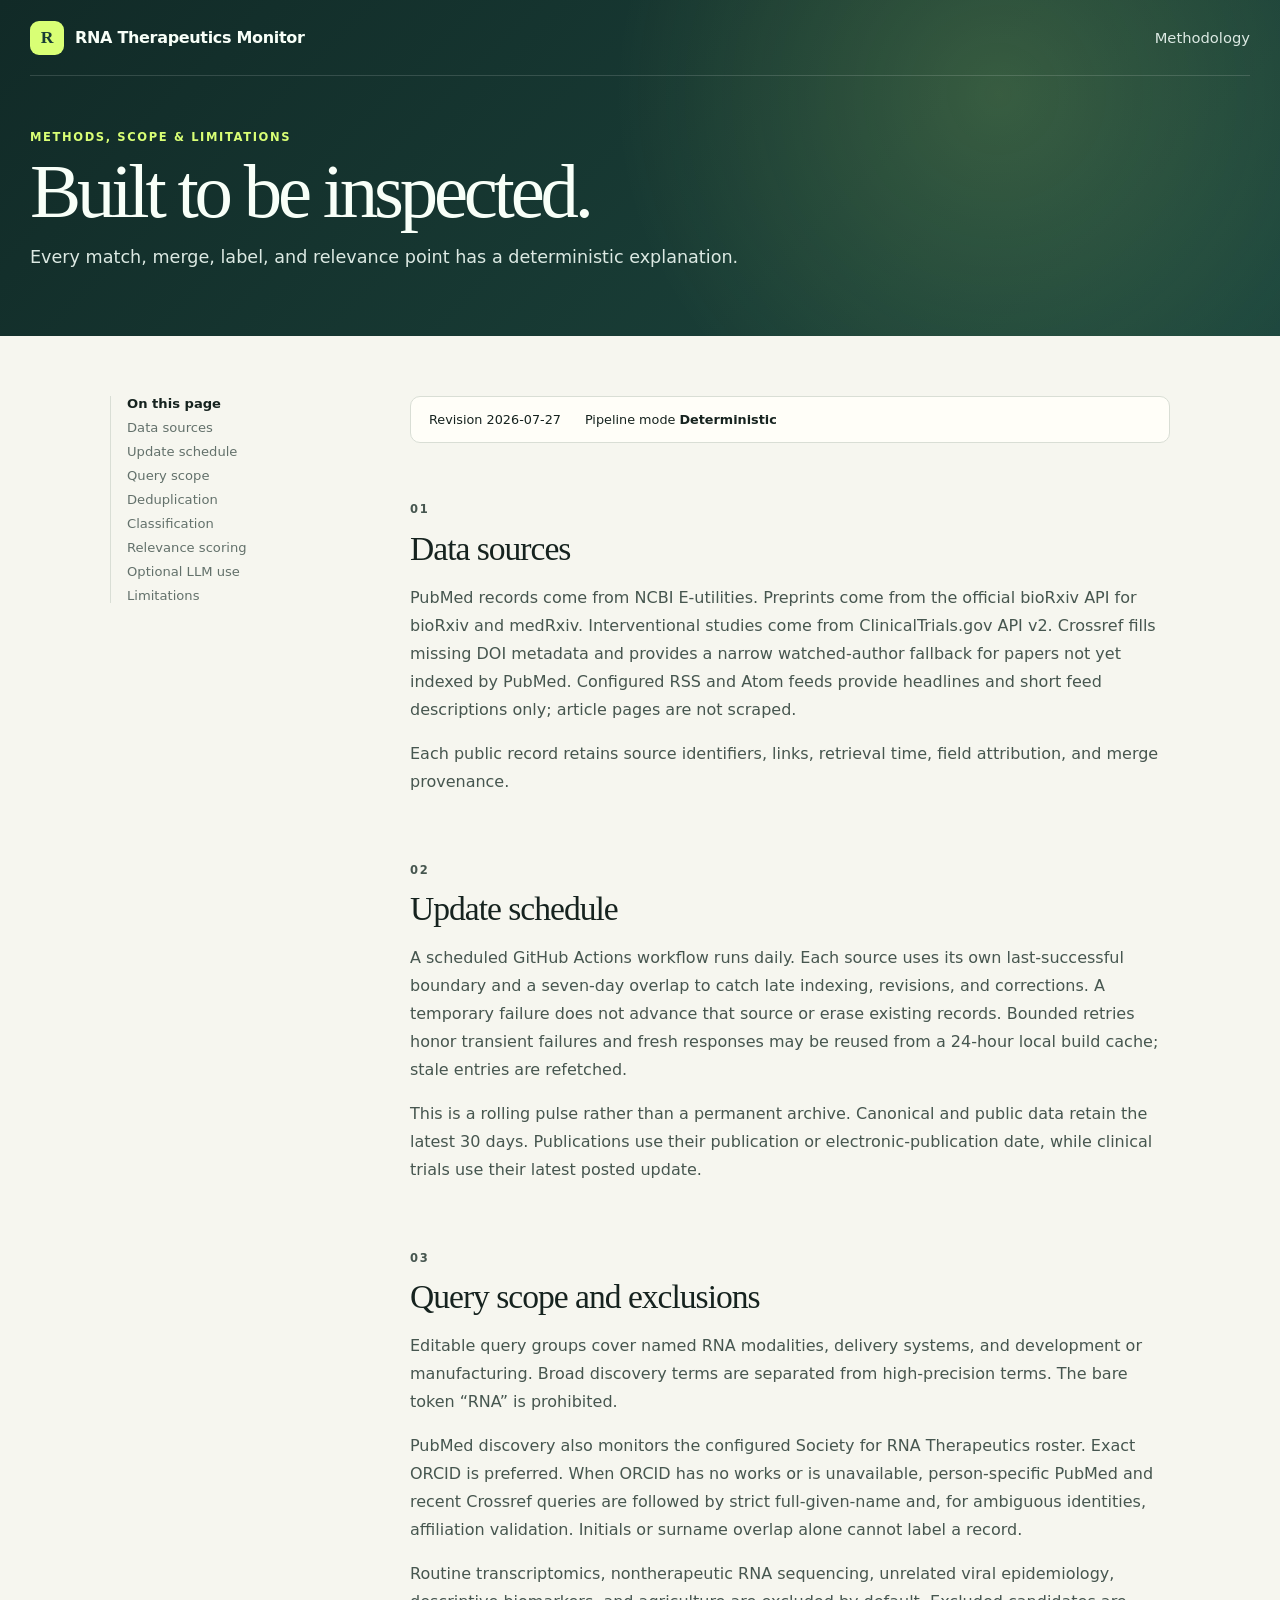
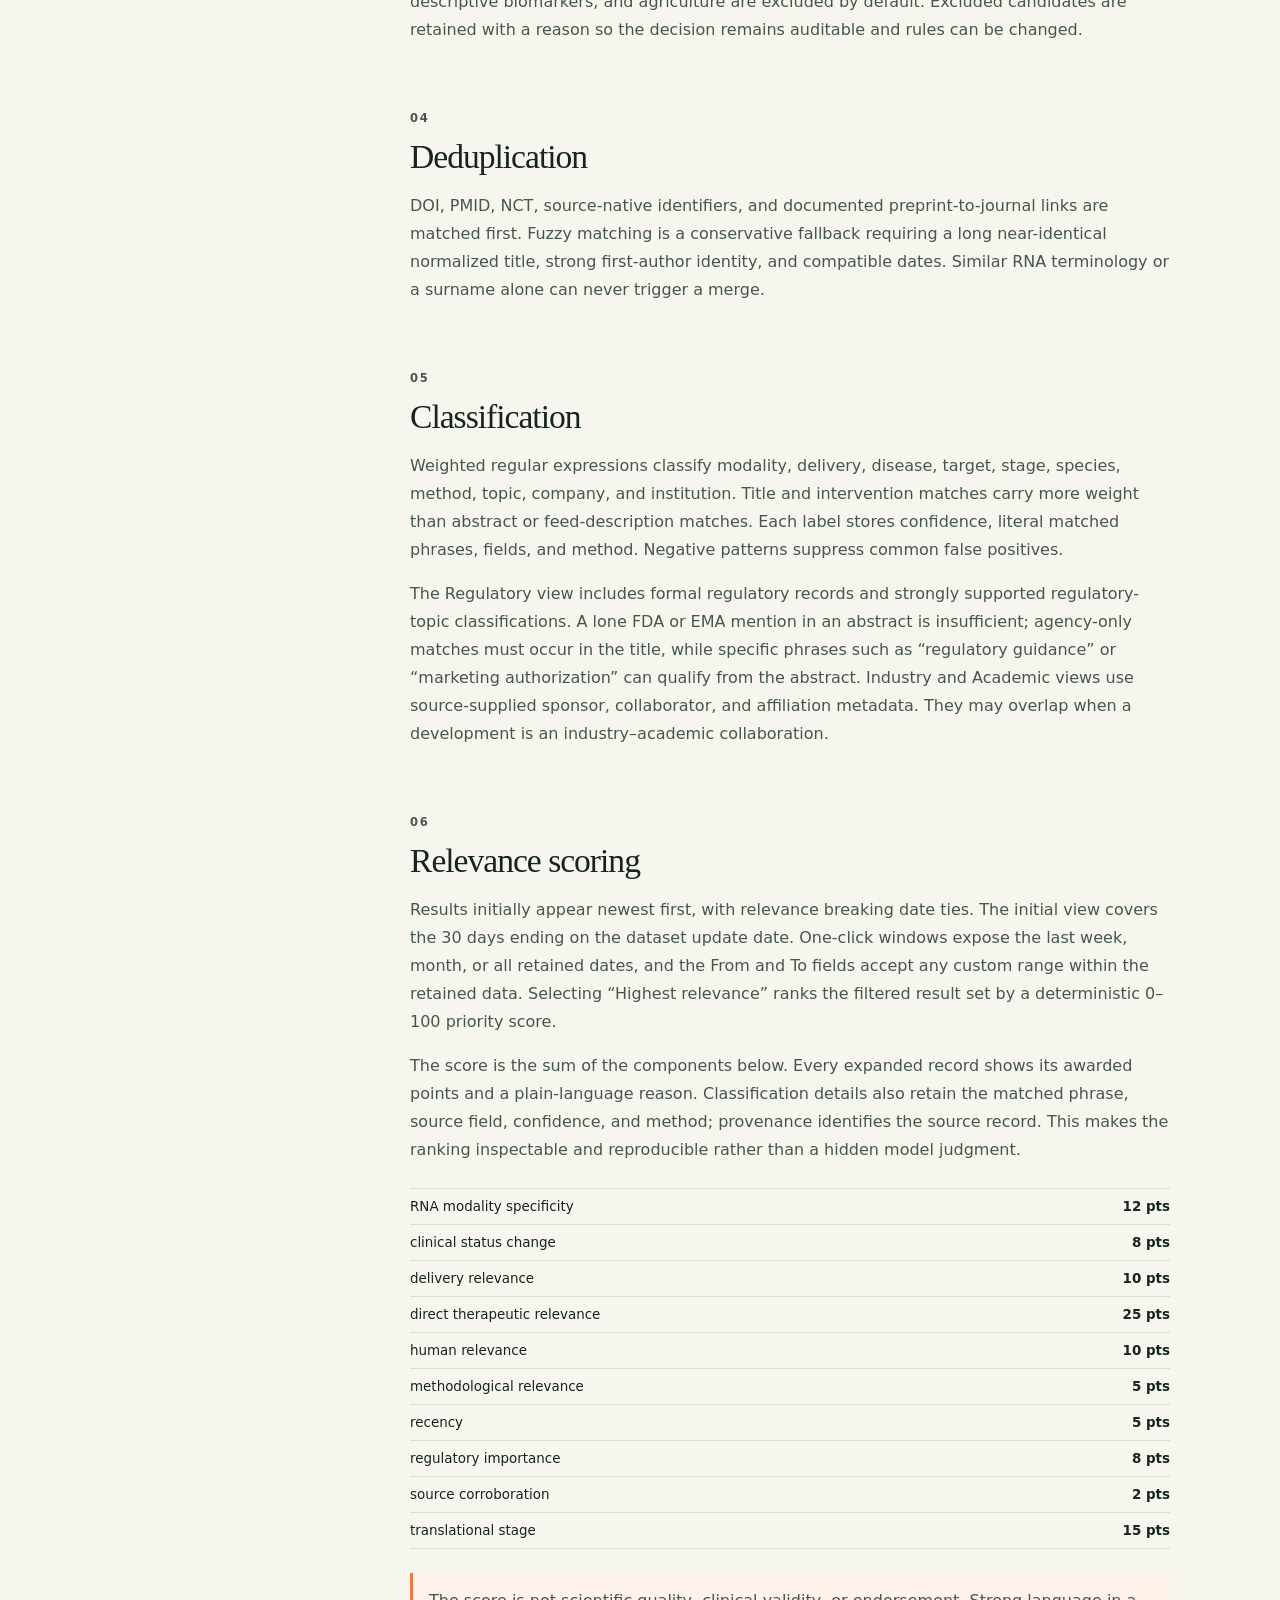
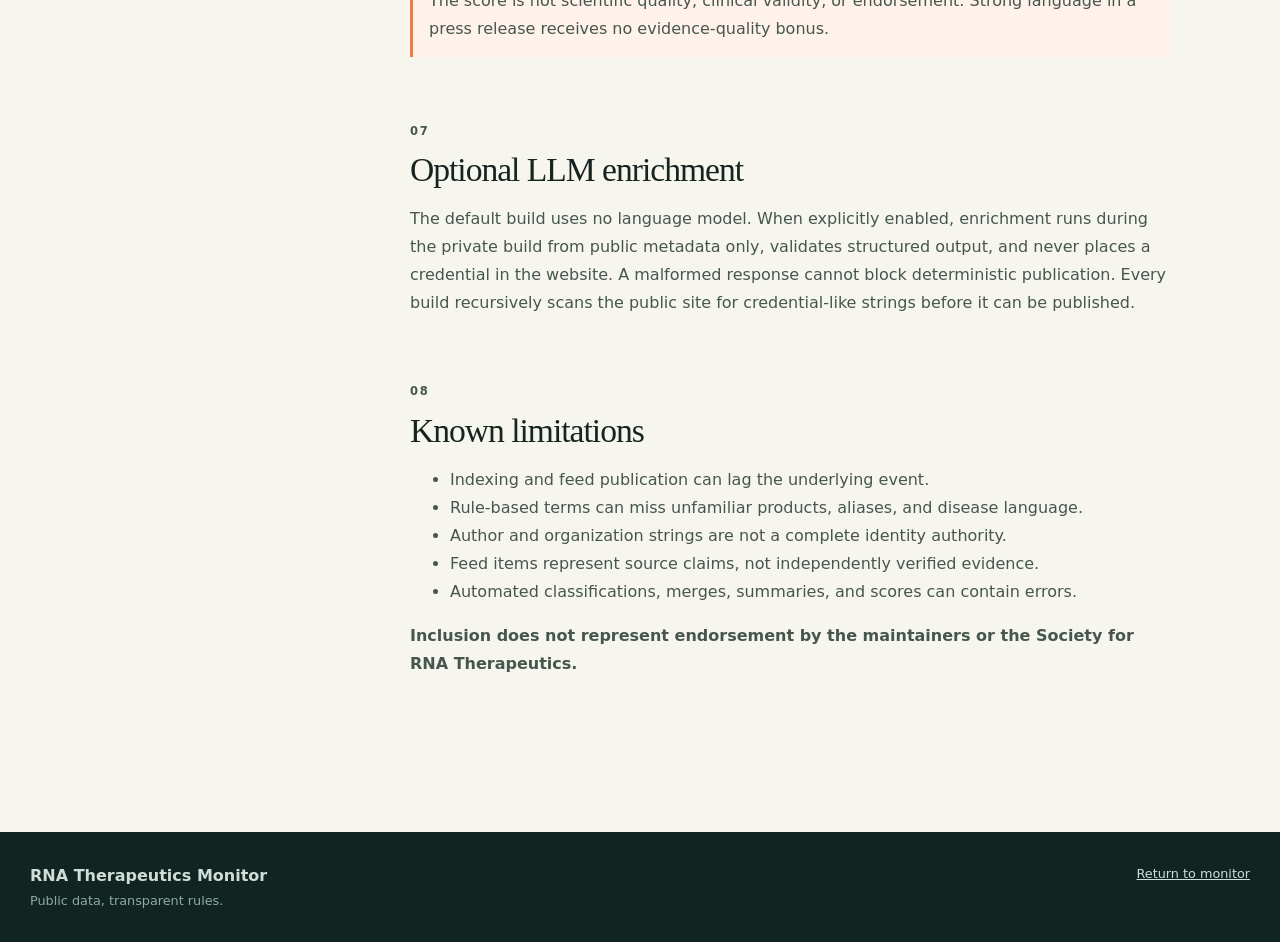
==== commit 79aa9c14: "feat: keep a rolling RNA therapeutics pulse" ====
--- a/site/methodology.html
+++ b/site/methodology.html
@@ -67,6 +67,12 @@
             transient failures and fresh responses may be reused from a 24-hour
             local build cache; stale entries are refetched.
           </p>
+          <p>
+            This is a rolling pulse rather than a permanent archive. Canonical
+            and public data retain the latest 30 days. Publications use their
+            publication or electronic-publication date, while clinical trials
+            use their latest posted update.
+          </p>
         </section>
         <section id="scope">
           <p class="eyebrow">03</p>
@@ -113,6 +119,16 @@
             matched phrases, fields, and method. Negative patterns suppress common
             false positives.
           </p>
+          <p>
+            The Regulatory view includes formal regulatory records and
+            strongly supported regulatory-topic classifications. A lone FDA or
+            EMA mention in an abstract is insufficient; agency-only matches must
+            occur in the title, while specific phrases such as “regulatory
+            guidance” or “marketing authorization” can qualify from the
+            abstract. Industry and Academic views use source-supplied sponsor,
+            collaborator, and affiliation metadata. They may overlap when a
+            development is an industry–academic collaboration.
+          </p>
         </section>
         <section id="scoring">
           <p class="eyebrow">06</p>
@@ -120,8 +136,9 @@
           <p>
             Results initially appear newest first, with relevance breaking date
             ties. The initial view covers the 30 days ending on the dataset update
-            date. One-click windows expose the last week, month, year, or all
-            retained dates, and the From and To fields accept any custom range.
+            date. One-click windows expose the last week, month, or all retained
+            dates, and the From and To fields accept any custom range within the
+            retained data.
             Selecting “Highest relevance” ranks the filtered result set by a
             deterministic 0–100 priority score.
           </p>
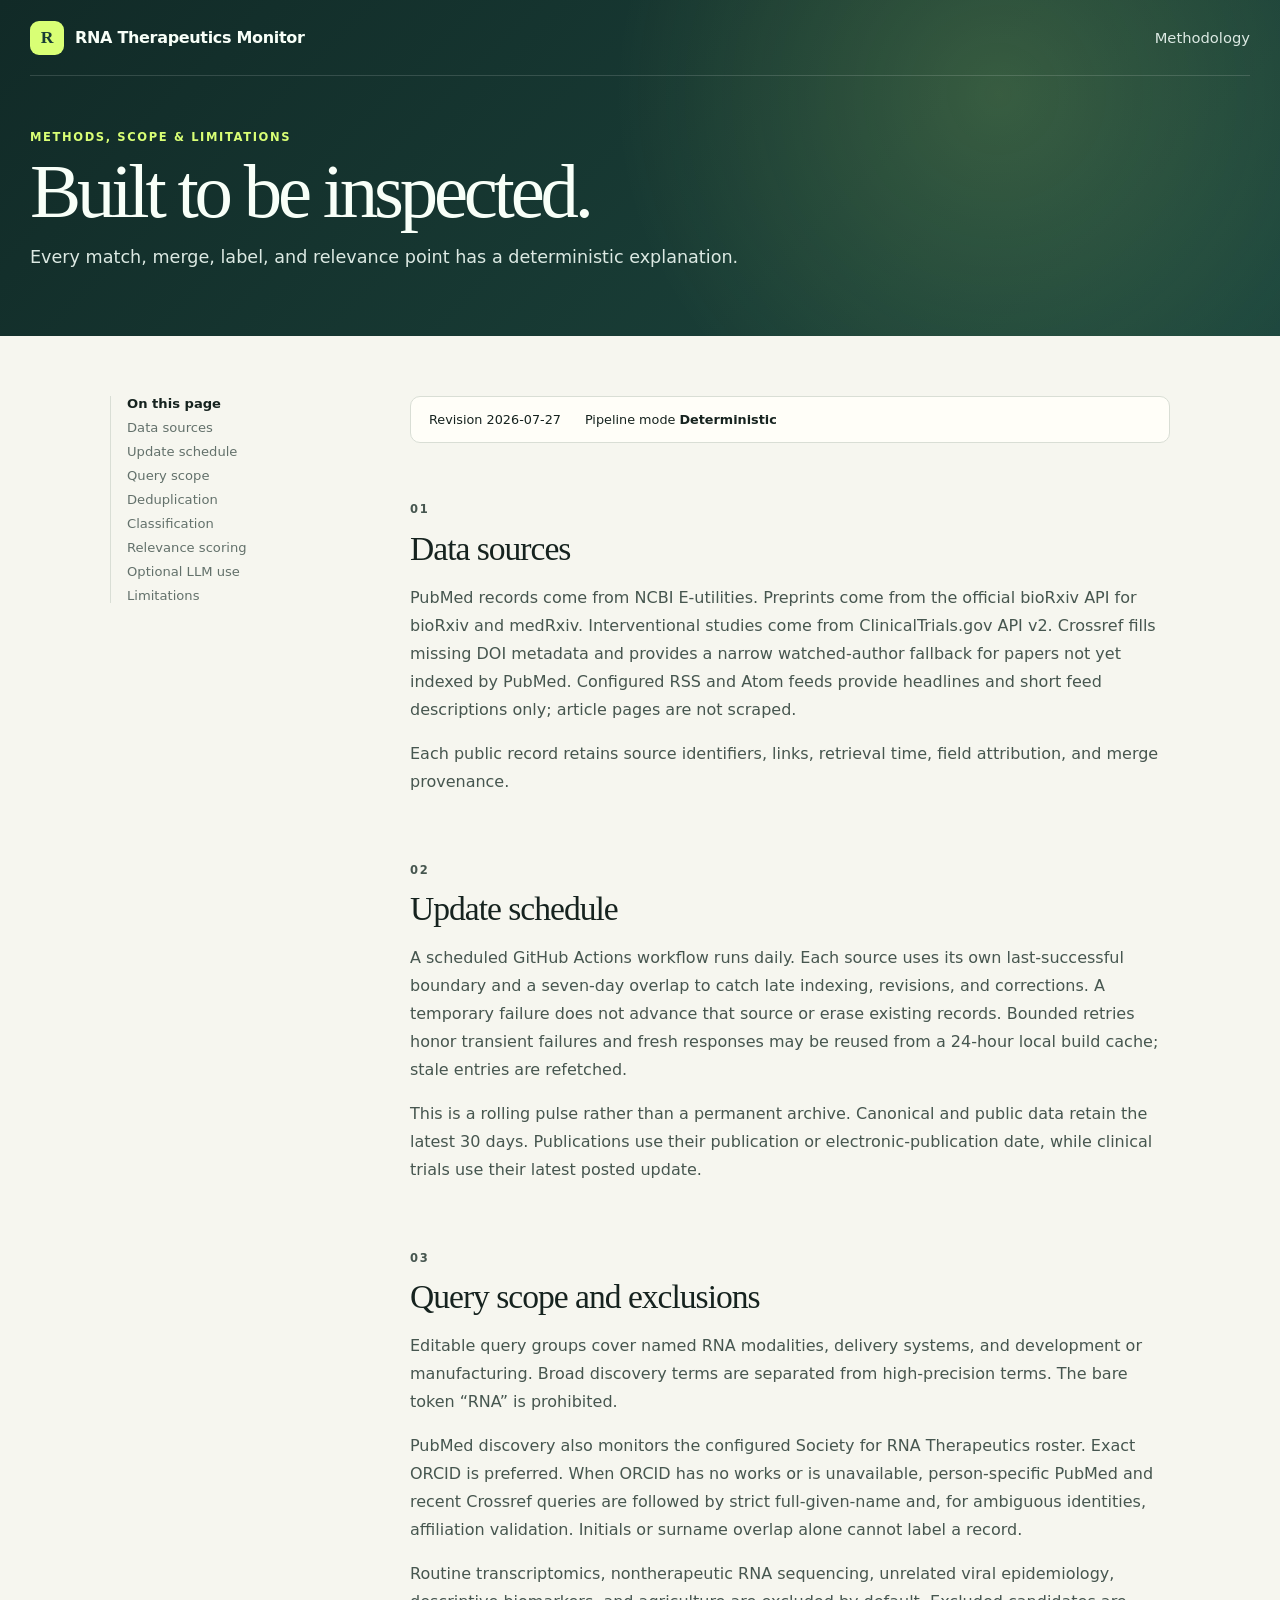
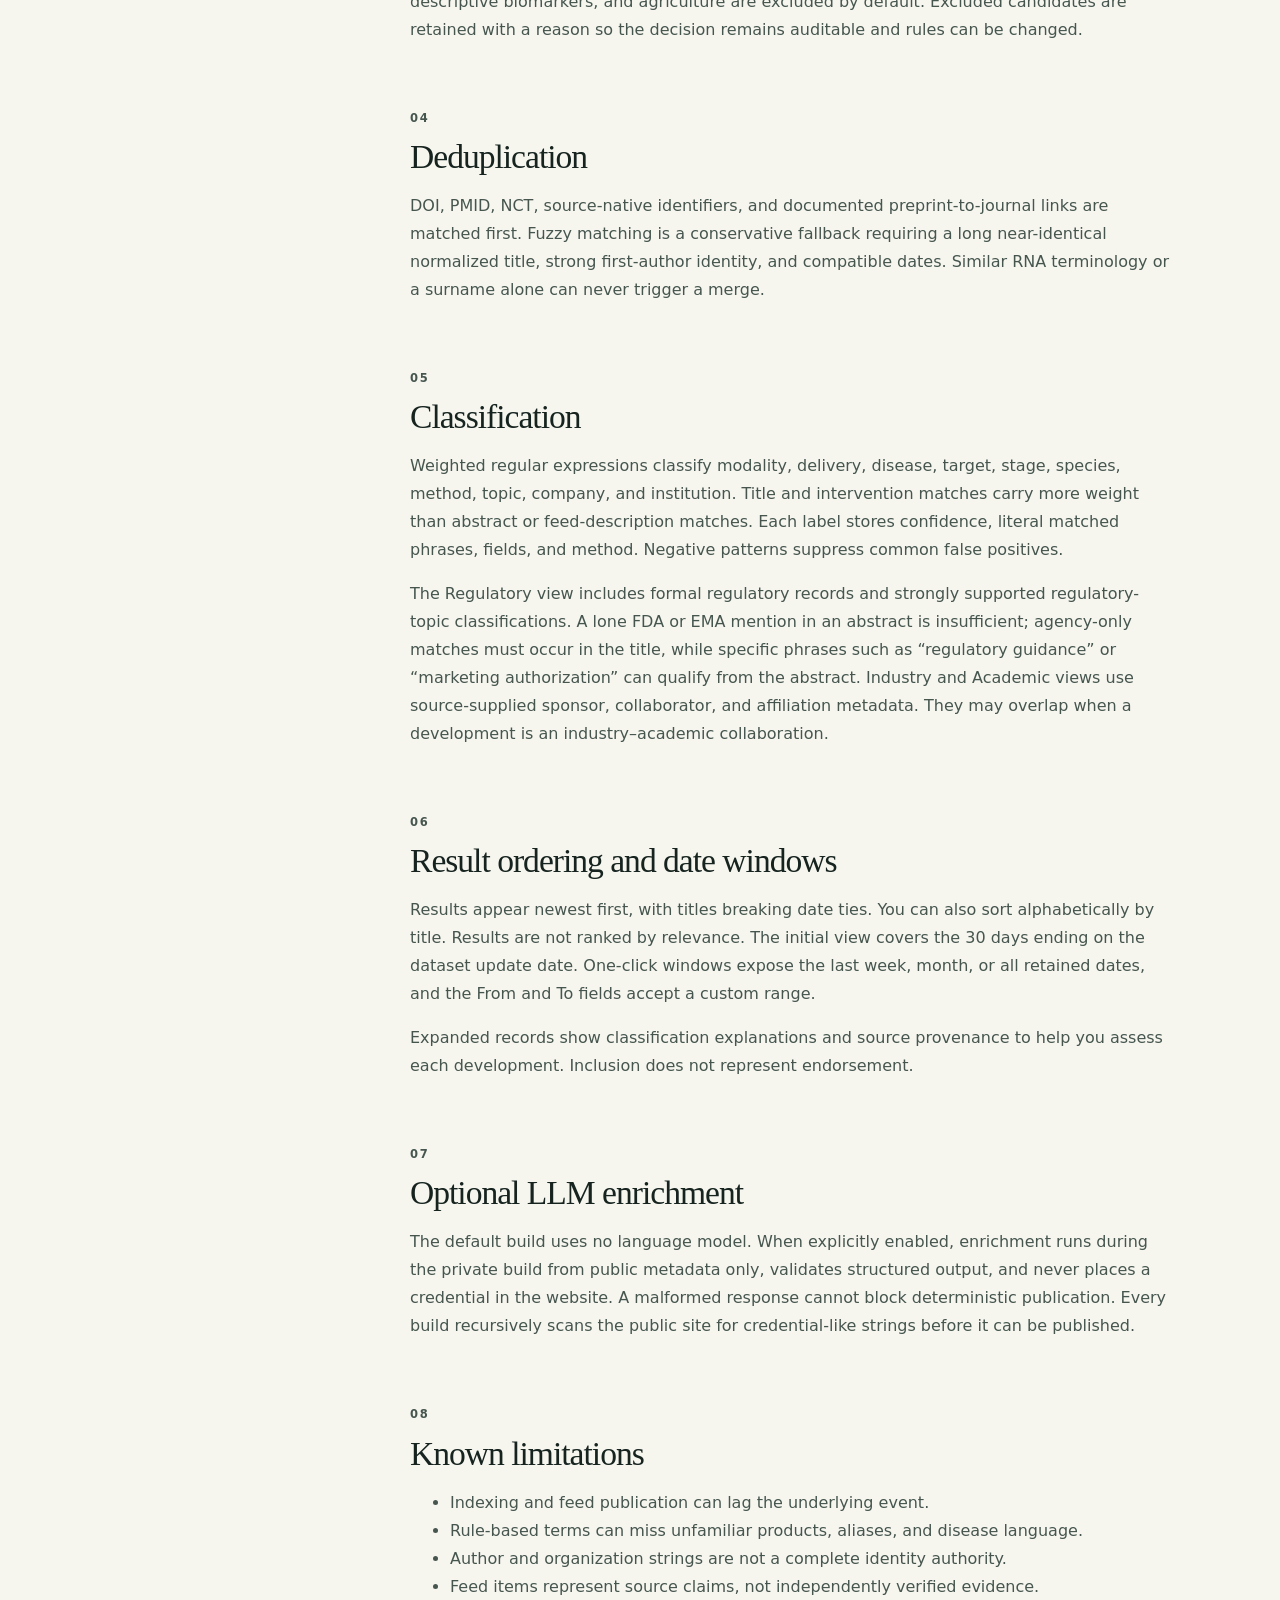
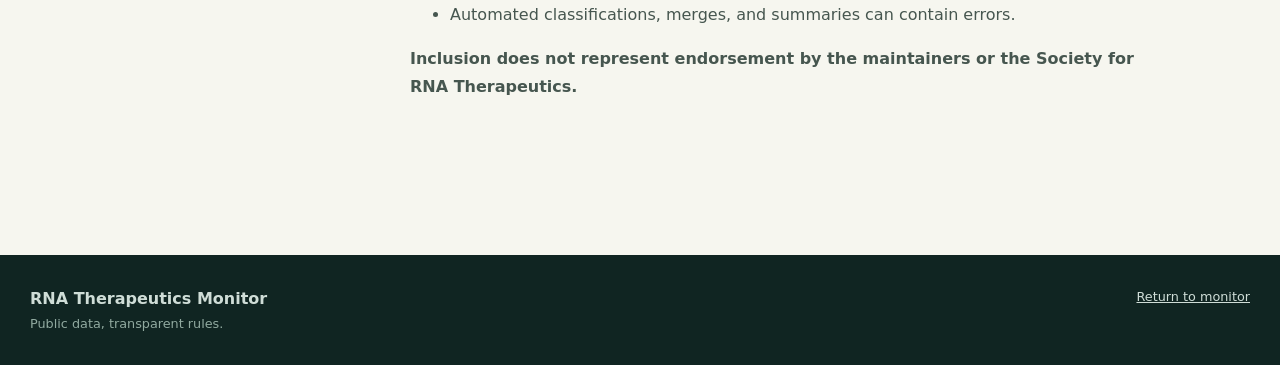
==== commit b842a3a6: "fix: stop loading indicator and remove public relevance ranking" ====
--- a/site/methodology.html
+++ b/site/methodology.html
@@ -130,30 +130,20 @@
             development is an industry–academic collaboration.
           </p>
         </section>
-        <section id="scoring">
+        <section id="ordering">
           <p class="eyebrow">06</p>
-          <h2>Relevance scoring</h2>
+          <h2>Result ordering and date windows</h2>
           <p>
-            Results initially appear newest first, with relevance breaking date
-            ties. The initial view covers the 30 days ending on the dataset update
+            Results appear newest first, with titles breaking date ties. You can
+            also sort alphabetically by title. Results are not ranked by relevance.
+            The initial view covers the 30 days ending on the dataset update
             date. One-click windows expose the last week, month, or all retained
-            dates, and the From and To fields accept any custom range within the
-            retained data.
-            Selecting “Highest relevance” ranks the filtered result set by a
-            deterministic 0–100 priority score.
+            dates, and the From and To fields accept a custom range.
           </p>
           <p>
-            The score is the sum of the components below. Every expanded record
-            shows its awarded points and a plain-language reason. Classification
-            details also retain the matched phrase, source field, confidence, and
-            method; provenance identifies the source record. This makes the
-            ranking inspectable and reproducible rather than a hidden model
-            judgment.
-          </p>
-          <div id="score-table" class="score-table" aria-label="Score component maxima"></div>
-          <p class="notice">
-            The score is not scientific quality, clinical validity, or endorsement.
-            Strong language in a press release receives no evidence-quality bonus.
+            Expanded records show classification explanations and source
+            provenance to help you assess each development.
+            Inclusion does not represent endorsement.
           </p>
         </section>
         <section id="llm">
@@ -176,7 +166,7 @@
             <li>Rule-based terms can miss unfamiliar products, aliases, and disease language.</li>
             <li>Author and organization strings are not a complete identity authority.</li>
             <li>Feed items represent source claims, not independently verified evidence.</li>
-            <li>Automated classifications, merges, summaries, and scores can contain errors.</li>
+            <li>Automated classifications, merges, and summaries can contain errors.</li>
           </ul>
           <p><strong>Inclusion does not represent endorsement by the maintainers or the Society for RNA Therapeutics.</strong></p>
         </section>
--- a/site/assets/styles.css
+++ b/site/assets/styles.css
@@ -17,6 +17,7 @@
 }
 
 * { box-sizing: border-box; }
+[hidden] { display: none !important; }
 html { scroll-behavior: smooth; }
 body { margin: 0; min-width: 320px; }
 button, input, select { font: inherit; }
@@ -82,8 +83,6 @@
 .date-shortcuts button:hover, .date-shortcuts button.active { border-color: var(--forest); background: var(--forest); color: #fff; }
 .two-column { display: grid; grid-template-columns: 1fr 1fr; gap: 8px; }
 .select-stack { display: grid; gap: 12px; }
-#min-score { min-height: auto; accent-color: var(--forest); }
-#score-output { float: right; color: var(--forest); font-weight: 800; }
 
 .results-panel { min-width: 0; }
 .results-toolbar { display: flex; align-items: end; justify-content: space-between; gap: 20px; }
@@ -113,8 +112,6 @@
 .card-title { max-width: 780px; margin: 12px 0 10px; font: 600 clamp(1.12rem, 2vw, 1.35rem)/1.27 Georgia, serif; letter-spacing: -.015em; }
 .card-title a { text-decoration-thickness: 1px; text-decoration-color: #a3b3ac; text-underline-offset: 3px; }
 .card-title a:hover { text-decoration-color: var(--forest); }
-.score-badge { position: absolute; top: 21px; right: 22px; display: grid; place-items: center; width: 50px; height: 50px; border-radius: 50%; color: var(--forest); background: var(--lime); font-size: .72rem; }
-.score-badge strong { display: block; font-size: 1rem; line-height: 1; }
 .summary { max-width: 790px; margin: 0; color: #52615b; font-size: .9rem; line-height: 1.58; }
 .watched-person { margin: 10px 0 0; color: #604416; font-size: .78rem; font-weight: 750; }
 .tags { display: flex; flex-wrap: wrap; gap: 6px; margin-top: 14px; padding-right: 50px; }
@@ -128,7 +125,6 @@
 .details-section h4 { margin: 0 0 5px; color: var(--muted); font-size: .68rem; letter-spacing: .09em; text-transform: uppercase; }
 .details-section p, .details-section li { margin: 0; color: #3f504a; font-size: .8rem; line-height: 1.55; }
 .details-section ul { margin: 0; padding-left: 19px; }
-.score-row { display: grid; grid-template-columns: minmax(120px, 1fr) 45px 2fr; gap: 10px; padding: 5px 0; border-bottom: 1px dotted #d9ded5; font-size: .75rem; }
 .empty { padding: 60px 20px; border: 1px dashed #bdc9c2; border-radius: 13px; text-align: center; color: var(--muted); }
 .load-more { display: block; margin: 22px auto 0; border: 0; border-radius: 8px; padding: 12px 24px; color: #fff; background: var(--forest); }
 
@@ -141,9 +137,6 @@
 .prose section { scroll-margin-top: 30px; margin-bottom: 64px; }
 .prose h2 { margin: 0 0 15px; font: 500 2.1rem Georgia, serif; letter-spacing: -.03em; }
 .prose p, .prose li { color: #46564f; line-height: 1.75; }
-.score-table { margin: 24px 0; border-top: 1px solid var(--line); }
-.method-score-row { display: grid; grid-template-columns: 1fr 60px; gap: 20px; padding: 10px 0; border-bottom: 1px solid var(--line); font-size: .84rem; }
-.method-score-row strong { text-align: right; }
 
 footer { padding-block: 34px; color: #cfddd7; background: #102522; }
 .footer-grid { display: flex; justify-content: space-between; gap: 30px; }
@@ -164,11 +157,8 @@
   .toolbar-actions { width: 100%; }
   .toolbar-actions > label { flex: 1; }
   .toolbar-actions select { width: 100%; }
-  .score-badge { position: static; float: right; margin: 3px 0 8px 10px; }
   .card-title { margin-top: 10px; }
   .result-card { padding: 19px 17px; }
-  .score-row { grid-template-columns: 1fr 38px; }
-  .score-row span:last-child { grid-column: 1 / -1; }
   .footer-grid { flex-direction: column; }
   footer .footer-grid > div:last-child { text-align: left; }
 }
